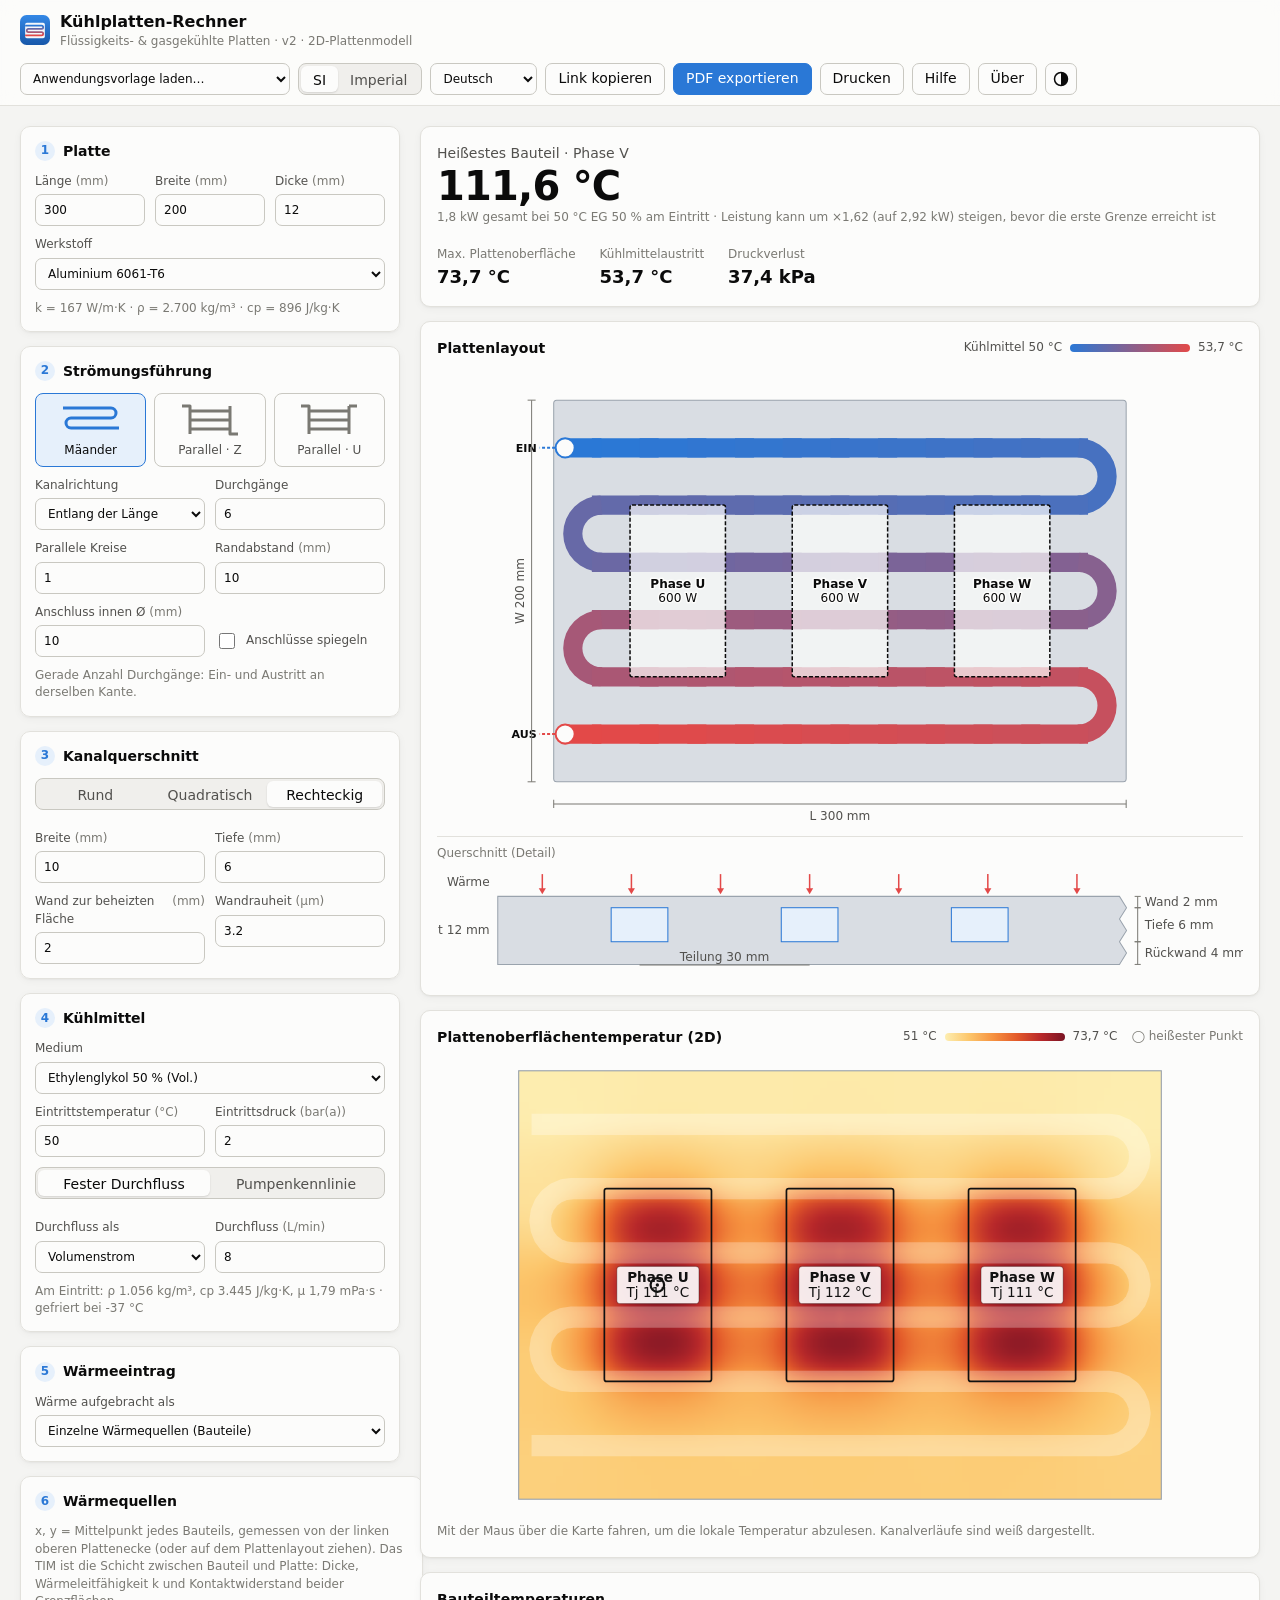
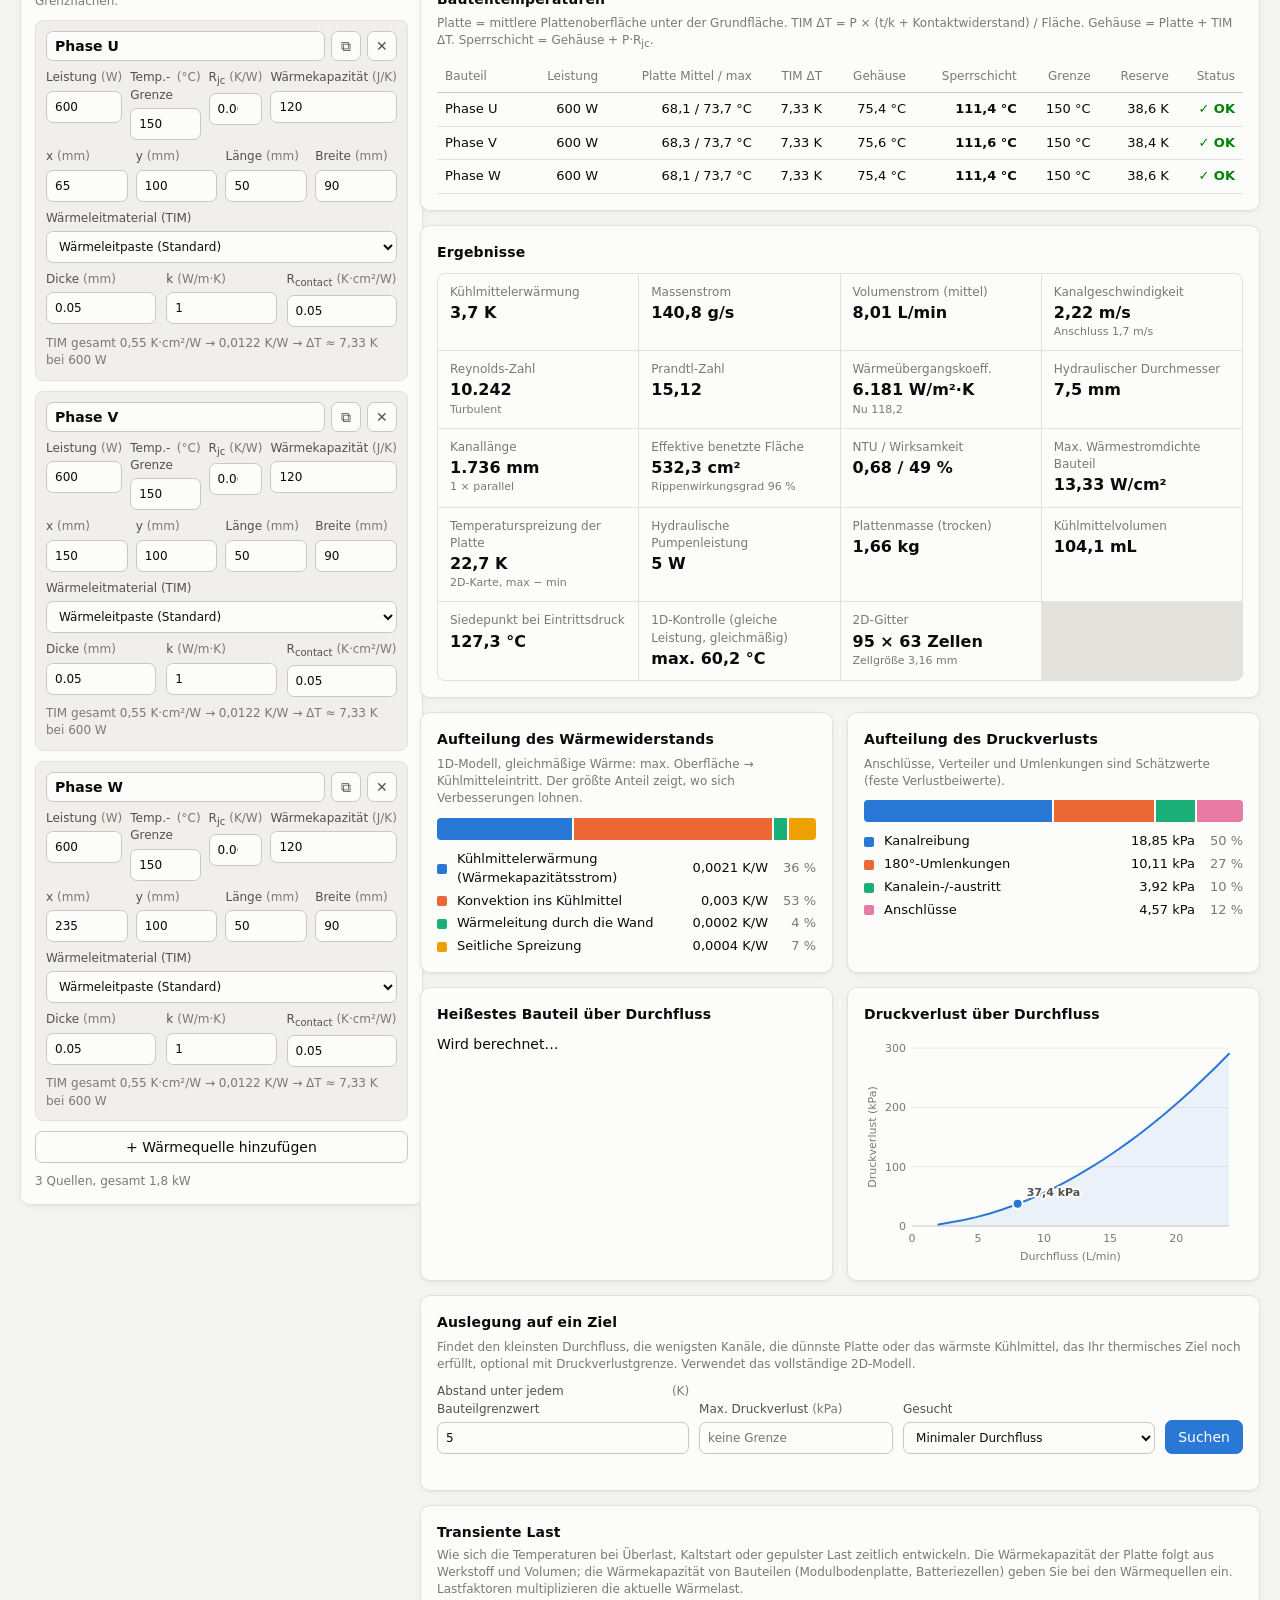
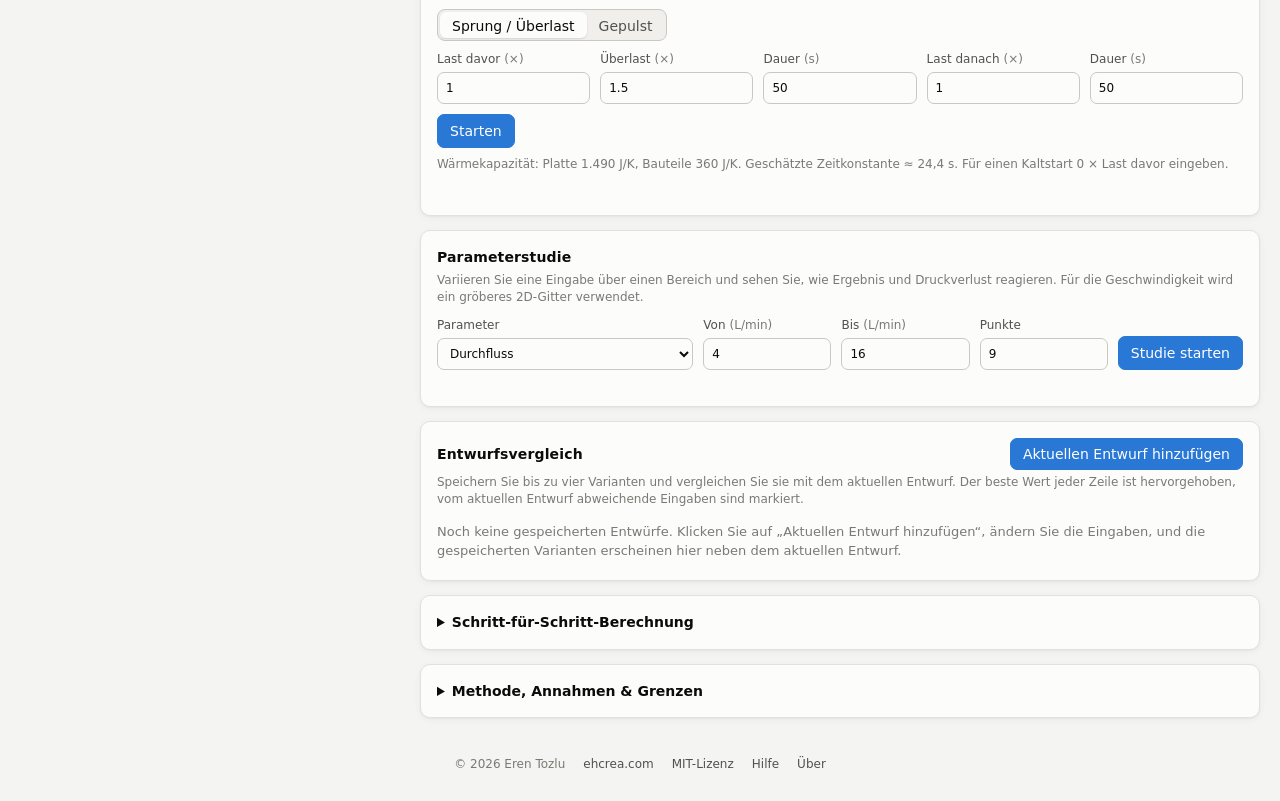
==== de/index.html @ da298f66 "Add language pages, SEO tags, structured data and sitemap Each language now has its own indexable pa" ====
<!doctype html>
<html lang="de" data-page="de">
<head>
  <meta charset="utf-8">
  <meta name="viewport" content="width=device-width, initial-scale=1">
  <!-- seo: generated by tools/build-pages.js -->
  <title>Kühlplatten-Rechner: Flüssigkeitskühlung, Druckverlust und Temperaturfeld</title>
  <meta name="description" content="Kostenloser Online-Rechner für Kühlplatten in Leistungselektronik, Batterien und Brennstoffzellen: Wärmequellen platzieren, 2D-Temperaturfeld, Kühlmittelerwärmung, Druckverlust, Pumpenbetriebspunkt und Durchfluss je Kanal sehen und einen PDF-Auslegungsbericht exportieren.">
  <link rel="canonical" href="https://ehcrea.github.io/cold-plate-calculator/de/">
  <link rel="alternate" hreflang="en" href="https://ehcrea.github.io/cold-plate-calculator/">
  <link rel="alternate" hreflang="de" href="https://ehcrea.github.io/cold-plate-calculator/de/">
  <link rel="alternate" hreflang="nl" href="https://ehcrea.github.io/cold-plate-calculator/nl/">
  <link rel="alternate" hreflang="tr" href="https://ehcrea.github.io/cold-plate-calculator/tr/">
  <link rel="alternate" hreflang="es" href="https://ehcrea.github.io/cold-plate-calculator/es/">
  <link rel="alternate" hreflang="x-default" href="https://ehcrea.github.io/cold-plate-calculator/">
  <meta property="og:type" content="website">
  <meta property="og:site_name" content="ehcrea">
  <meta property="og:title" content="Kühlplatten-Rechner: Flüssigkeitskühlung, Druckverlust und Temperaturfeld">
  <meta property="og:description" content="Kostenloser Online-Rechner für Kühlplatten in Leistungselektronik, Batterien und Brennstoffzellen: Wärmequellen platzieren, 2D-Temperaturfeld, Kühlmittelerwärmung, Druckverlust, Pumpenbetriebspunkt und Durchfluss je Kanal sehen und einen PDF-Auslegungsbericht exportieren.">
  <meta property="og:url" content="https://ehcrea.github.io/cold-plate-calculator/de/">
  <meta property="og:image" content="https://ehcrea.github.io/cold-plate-calculator/icons/og-image.png">
  <meta property="og:image:width" content="1200">
  <meta property="og:image:height" content="630">
  <meta property="og:image:alt" content="Kühlplatten-Rechner: Flüssigkeitskühlung, Druckverlust und Temperaturfeld">
  <meta property="og:locale" content="de_DE">
  <meta property="og:locale:alternate" content="en_US">
  <meta property="og:locale:alternate" content="nl_NL">
  <meta property="og:locale:alternate" content="tr_TR">
  <meta property="og:locale:alternate" content="es_ES">
  <meta name="twitter:card" content="summary_large_image">
  <meta name="twitter:title" content="Kühlplatten-Rechner: Flüssigkeitskühlung, Druckverlust und Temperaturfeld">
  <meta name="twitter:description" content="Kostenloser Online-Rechner für Kühlplatten in Leistungselektronik, Batterien und Brennstoffzellen: Wärmequellen platzieren, 2D-Temperaturfeld, Kühlmittelerwärmung, Druckverlust, Pumpenbetriebspunkt und Durchfluss je Kanal sehen und einen PDF-Auslegungsbericht exportieren.">
  <meta name="twitter:image" content="https://ehcrea.github.io/cold-plate-calculator/icons/og-image.png">
  <script type="application/ld+json">{"@context":"https://schema.org","@type":"WebApplication","name":"Cold Plate Calculator","alternateName":"Kühlplatten-Rechner: Flüssigkeitskühlung, Druckverlust und Temperaturfeld","url":"https://ehcrea.github.io/cold-plate-calculator/de/","description":"Kostenloser Online-Rechner für Kühlplatten in Leistungselektronik, Batterien und Brennstoffzellen: Wärmequellen platzieren, 2D-Temperaturfeld, Kühlmittelerwärmung, Druckverlust, Pumpenbetriebspunkt und Durchfluss je Kanal sehen und einen PDF-Auslegungsbericht exportieren.","applicationCategory":"EngineeringApplication","operatingSystem":"Any (web browser)","browserRequirements":"Requires JavaScript","inLanguage":["en","de","nl","tr","es"],"isAccessibleForFree":true,"offers":{"@type":"Offer","price":"0","priceCurrency":"EUR"},"license":"https://opensource.org/licenses/MIT","image":"https://ehcrea.github.io/cold-plate-calculator/icons/og-image.png","author":{"@type":"Person","name":"Eren Tozlu","url":"https://erentozlu.com"},"publisher":{"@type":"Organization","name":"ehcrea","url":"https://ehcrea.com"},"codeRepository":"https://github.com/ehcrea/cold-plate-calculator","featureList":["Liquid- and gas-cooled cold plates","2D temperature map with placed heat sources","Coolant temperature rise and pressure drop","Pump operating point and flow per channel","PDF design report","Metric and US units","English, German, Dutch, Turkish and Spanish"]}</script>
  <!-- /seo -->
  <link rel="icon" href="../icons/favicon.svg" type="image/svg+xml">
  <link rel="icon" href="../icons/favicon-32.png" sizes="32x32" type="image/png">
  <link rel="icon" href="../icons/favicon-16.png" sizes="16x16" type="image/png">
  <link rel="apple-touch-icon" href="../icons/apple-touch-icon.png" sizes="180x180">
  <link rel="manifest" href="../manifest.webmanifest">
  <meta name="apple-mobile-web-app-capable" content="yes">
  <meta name="mobile-web-app-capable" content="yes">
  <meta name="apple-mobile-web-app-title" content="Cold Plate">
  <meta name="apple-mobile-web-app-status-bar-style" content="default">
  <meta name="theme-color" content="#f4f4f2" media="(prefers-color-scheme: light)">
  <meta name="theme-color" content="#111110" media="(prefers-color-scheme: dark)">
  <link rel="stylesheet" href="../css/style.css?v=39">
  <script>
    // Apply the saved theme before first paint to avoid a flash.
    try { const t = localStorage.getItem('coldplate.theme'); if (t === 'light' || t === 'dark') document.documentElement.setAttribute('data-theme', t); } catch (e) { /* storage unavailable */ }
  </script>
</head>
<body>
  <header class="topbar">
    <div class="brand">
      <img class="logo" src="../icons/favicon.svg" alt="" width="30" height="30">
      <div>
        <h1>Kühlplatten-Rechner</h1>
        <p class="subtitle">Flüssigkeits- &amp; gasgekühlte Platten · v2 · 2D-Plattenmodell</p>
      </div>
    </div>
    <div class="toolbar">
      <label class="preset">
        <span class="sr-only">Anwendungsvorlage</span>
        <select id="preset" aria-label="Anwendungsvorlage">
          <option value="">Anwendungsvorlage laden…</option>
        </select>
      </label>
      <div class="seg" role="radiogroup" aria-label="Einheitensystem" id="units">
        <button type="button" role="radio" data-units="SI" aria-checked="true">SI</button>
        <button type="button" role="radio" data-units="IMP" aria-checked="false">Imperial</button>
      </div>
      <label class="lang">
        <span class="sr-only">Sprache</span>
        <select id="lang" aria-label="Sprache"></select>
      </label>
      <button type="button" class="btn" id="share" title="Link zu diesem Entwurf kopieren">Link kopieren</button>
      <button type="button" class="btn btn-primary" id="export-pdf" title="PDF-Auslegungsbericht herunterladen">PDF exportieren</button>
      <button type="button" class="btn" id="print" title="Diese Seite drucken">Drucken</button>
      <button type="button" class="btn" data-dialog="help" title="So benutzen Sie den Rechner">Hilfe</button>
      <button type="button" class="btn" data-dialog="about" title="Über diesen Rechner">Über</button>
      <button type="button" class="btn btn-icon" id="theme" title="Hell/Dunkel umschalten" aria-label="Design umschalten">
        <svg width="16" height="16" viewBox="0 0 16 16" aria-hidden="true"><circle cx="8" cy="8" r="6.5" fill="none" stroke="currentColor" stroke-width="1.5"></circle><path d="M8 1.5a6.5 6.5 0 0 1 0 13z" fill="currentColor"></path></svg>
      </button>
    </div>
  </header>

  <main class="layout">
    <!-- ================= INPUTS ================= -->
    <form class="inputs" id="form" autocomplete="off" novalidate>
      <fieldset>
        <legend><span class="step">1</span>Platte</legend>
        <div class="grid3">
          <label>Länge <span class="u" data-unit="length"></span><input type="number" step="any" min="0" data-key="L" data-q="length"></label>
          <label>Breite <span class="u" data-unit="length"></span><input type="number" step="any" min="0" data-key="W" data-q="length"></label>
          <label>Dicke <span class="u" data-unit="length"></span><input type="number" step="any" min="0" data-key="t" data-q="length"></label>
        </div>
        <label>Werkstoff
          <select data-key="material" id="material"></select>
        </label>
        <div class="grid3" data-show="custom-material">
          <label>Wärmeleitfähigkeit <span class="u" data-unit="conductivity"></span><input type="number" step="any" min="0" data-key="kCustom" data-q="conductivity"></label>
          <label>Dichte <span class="u" data-unit="density"></span><input type="number" step="any" min="0" data-key="rhoCustom" data-q="density"></label>
          <label>Spez. Wärmekapazität <span class="u" data-unit="cp"></span><input type="number" step="any" min="0" data-key="cpCustom" data-q="cp"></label>
        </div>
        <p class="hint" id="material-hint"></p>
      </fieldset>

      <fieldset>
        <legend><span class="step">2</span>Strömungsführung</legend>
        <div class="layout-picker" role="radiogroup" aria-label="Kanalanordnung" id="layout-picker">
          <button type="button" role="radio" data-layout="serpentine" aria-checked="true">
            <svg viewBox="0 0 60 36" aria-hidden="true"><path d="M2 6H50a5 5 0 0 1 0 10H10a5 5 0 0 0 0 10H58"/></svg>
            <span>Mäander</span>
          </button>
          <button type="button" role="radio" data-layout="parallelZ" aria-checked="false">
            <svg viewBox="0 0 60 36" aria-hidden="true"><path d="M2 4H10V32M10 9H50M10 18H50M10 27H50M50 4V32H58"/></svg>
            <span>Parallel · Z</span>
          </button>
          <button type="button" role="radio" data-layout="parallelU" aria-checked="false">
            <svg viewBox="0 0 60 36" aria-hidden="true"><path d="M2 4H10V32M10 9H50M10 18H50M10 27H50M50 4V32M50 4H58"/></svg>
            <span>Parallel · U</span>
          </button>
        </div>
        <div class="grid2">
          <label>Kanalrichtung
            <select data-key="orient">
              <option value="length">Entlang der Länge</option>
              <option value="width">Entlang der Breite</option>
            </select>
          </label>
          <label><span id="count-label">Durchgänge</span><input type="number" step="1" min="1" data-key="count" data-q="int"></label>
        </div>
        <div class="grid2">
          <label data-show="serpentine">Parallele Kreise<input type="number" step="1" min="1" max="6" data-key="circuits" data-q="int"></label>
          <label>Randabstand <span class="u" data-unit="length"></span><input type="number" step="any" min="0" data-key="margin" data-q="length"></label>
        </div>
        <div class="grid2" data-show="parallel">
          <label>Verteilerbreite <span class="u" data-unit="length"></span><input type="number" step="any" min="0" data-key="header" data-q="length"></label>
          <label>Verteilertiefe <span class="u" data-unit="length"></span><input type="number" step="any" min="0" data-key="headerDepth" data-q="length" placeholder="= Kanal"></label>
        </div>
        <div class="grid2">
          <label>Anschluss innen Ø <span class="u" data-unit="length"></span><input type="number" step="any" min="0" data-key="portD" data-q="length"></label>
          <label class="check"><input type="checkbox" data-key="mirror"> Anschlüsse spiegeln</label>
        </div>
        <p class="hint" id="port-hint"></p>
      </fieldset>

      <fieldset>
        <legend><span class="step">3</span>Kanalquerschnitt</legend>
        <div class="seg seg-wide" role="radiogroup" aria-label="Kanalform" id="shape">
          <button type="button" role="radio" data-shape="round" aria-checked="false">Rund</button>
          <button type="button" role="radio" data-shape="square" aria-checked="false">Quadratisch</button>
          <button type="button" role="radio" data-shape="rect" aria-checked="true">Rechteckig</button>
        </div>
        <div class="grid2">
          <label data-show="round">Durchmesser <span class="u" data-unit="length"></span><input type="number" step="any" min="0" data-key="D" data-q="length"></label>
          <label data-show="square rect"><span id="cw-label">Breite</span> <span class="u" data-unit="length"></span><input type="number" step="any" min="0" data-key="cw" data-q="length"></label>
          <label data-show="rect">Tiefe <span class="u" data-unit="length"></span><input type="number" step="any" min="0" data-key="cd" data-q="length"></label>
        </div>
        <div class="grid2">
          <label>Wand zur beheizten Fläche <span class="u" data-unit="length"></span><input type="number" step="any" min="0" data-key="wallHeated" data-q="length"></label>
          <label>Wandrauheit <span class="u" data-unit="roughness"></span><input type="number" step="any" min="0" data-key="roughness" data-q="roughness"></label>
        </div>
      </fieldset>

      <fieldset>
        <legend><span class="step">4</span>Kühlmittel</legend>
        <label>Medium
          <select data-key="fluid" id="fluid"></select>
        </label>
        <div class="grid3" data-show="customfluid">
          <label>Dichte <span class="u" data-unit="density"></span><input type="number" step="any" min="0" data-cf="rho" data-q="density"></label>
          <label>Spez. Wärmekapazität <span class="u" data-unit="cp"></span><input type="number" step="any" min="0" data-cf="cp" data-q="cp"></label>
          <label>Wärmeleitfähigkeit <span class="u" data-unit="conductivity"></span><input type="number" step="any" min="0" data-cf="k" data-q="conductivity"></label>
          <label>Viskosität <span class="u" data-unit="viscosity"></span><input type="number" step="any" min="0" data-cf="mu" data-q="viscosity"></label>
          <label>Gefrierpunkt <span class="u" data-unit="temp"></span><input type="number" step="any" data-cf="freeze" data-q="temp"></label>
          <label>Siedepunkt <span class="u" data-unit="temp"></span><input type="number" step="any" data-cf="boil" data-q="temp"></label>
        </div>
        <div class="grid2">
          <label>Eintrittstemperatur <span class="u" data-unit="temp"></span><input type="number" step="any" data-key="Tin" data-q="temp"></label>
          <label>Eintrittsdruck <span class="u" data-unit="pressure"></span><input type="number" step="any" min="0" data-key="pIn" data-q="pressure"></label>
        </div>
        <div class="seg seg-wide" role="radiogroup" aria-label="Durchflussquelle" id="flowsrc">
          <button type="button" role="radio" data-flowsrc="fixed" aria-checked="true">Fester Durchfluss</button>
          <button type="button" role="radio" data-flowsrc="pump">Pumpenkennlinie</button>
        </div>
        <div class="grid2" data-show="fixedflow">
          <label>Durchfluss als
            <select data-key="flowMode" id="flowMode">
              <option value="vol">Volumenstrom</option>
              <option value="mass">Massenstrom</option>
              <option value="std" data-gas-only>Normvolumenstrom</option>
            </select>
          </label>
          <label>Durchfluss <span class="u" id="flow-unit"></span><input type="number" step="any" min="0" data-key="flow" data-q="flow"></label>
        </div>
        <div class="pump" data-show="pump">
          <label>Pumpen-/Gebläsekennlinie
            <select id="pump-preset"></select>
          </label>
          <div class="pump-table">
            <div class="pt-row pt-head"><span>Durchfluss <span class="u" data-unit="volflow"></span></span><span>Druckerhöhung <span class="u" data-unit="dpressure"></span></span><span></span></div>
            <div id="pump-points"></div>
          </div>
          <button type="button" class="btn" id="add-point">+ Kurvenpunkt hinzufügen</button>
          <div class="grid2">
            <label>ΔP restlicher Kreislauf <span class="u" data-unit="dpressure"></span><input type="number" step="any" min="0" data-pump="extDp" data-q="dpressure"></label>
            <label>… bei Durchfluss <span class="u" data-unit="volflow"></span><input type="number" step="any" min="0" data-pump="extQ" data-q="volflow"></label>
          </div>
          <p class="hint">Restlicher Kreislauf = Rohre, Fittings, Kühler und alles andere in Reihe mit der Platte. Sein Druckverlust steigt mit dem Durchfluss².</p>
          <p class="hint pump-op" id="pump-hint"></p>
        </div>
        <p class="hint" id="fluid-hint"></p>
      </fieldset>

      <fieldset>
        <legend><span class="step">5</span>Wärmeeintrag</legend>
        <label>Wärme aufgebracht als
          <select data-key="heatArea">
            <option value="sources">Einzelne Wärmequellen (Bauteile)</option>
            <option value="full">Gleichmäßig über die ganze Plattenfläche</option>
            <option value="channels">Gleichmäßig über den Kanalbereich</option>
          </select>
        </label>
        <div data-show="uniform">
          <div class="seg seg-wide" role="radiogroup" aria-label="Berechnungsmodus" id="mode">
            <button type="button" role="radio" data-mode="capacity" aria-checked="true">Max. Wärme ermitteln</button>
            <button type="button" role="radio" data-mode="load">Oberflächentemp. ermitteln</button>
          </div>
          <div class="grid2">
            <label data-show="capacity">Max. Oberflächentemp. <span class="u" data-unit="temp"></span><input type="number" step="any" data-key="TsMax" data-q="temp"></label>
            <label data-show="load">Wärmelast <span class="u" data-unit="power"></span><input type="number" step="any" min="0" data-key="Q" data-q="power"></label>
          </div>
        </div>
      </fieldset>

      <fieldset data-show="sources">
        <legend><span class="step">6</span>Wärmequellen</legend>
        <p class="hint">x, y = Mittelpunkt jedes Bauteils, gemessen von der linken oberen Plattenecke (oder auf dem Plattenlayout ziehen). Das TIM ist die Schicht zwischen Bauteil und Platte: Dicke, Wärmeleitfähigkeit k und Kontaktwiderstand beider Grenzflächen.</p>
        <div id="sources-list"></div>
        <button type="button" class="btn" id="add-source">+ Wärmequelle hinzufügen</button>
        <p class="hint" id="sources-total"></p>
      </fieldset>
    </form>

    <!-- ================= RESULTS ================= -->
    <section class="results" aria-live="polite">
      <div class="card hero" id="hero">
        <div class="hero-main">
          <div class="hero-label" id="hero-label">Max. Wärmeabfuhr</div>
          <div class="hero-value" id="hero-value">—</div>
          <div class="hero-sub" id="hero-sub"></div>
        </div>
        <dl class="hero-side" id="hero-side"></dl>
      </div>

      <div class="card issues" id="issues" hidden></div>

      <div class="card">
        <div class="card-head">
          <h2>Plattenlayout</h2>
          <div class="temp-legend" id="temp-legend"></div>
        </div>
        <div class="drawing" id="drawing"></div>
        <div class="section-wrap">
          <div class="section-title">Querschnitt (Detail)</div>
          <div class="section" id="section"></div>
        </div>
      </div>

      <div class="card">
        <div class="card-head">
          <h2>Plattenoberflächentemperatur (2D)</h2>
          <div class="temp-legend" id="map-legend"></div>
        </div>
        <div class="map-wrap" id="map"></div>
        <p class="card-note map-note">Mit der Maus über die Karte fahren, um die lokale Temperatur abzulesen. Kanalverläufe sind weiß dargestellt.</p>
      </div>

      <div class="card" id="sources-card" hidden>
        <h2>Bauteiltemperaturen</h2>
        <p class="card-note" data-i18n-html="srcnote"><!--i18n:srcnote-->Platte = mittlere Plattenoberfläche unter der Grundfläche. TIM ΔT = P × (t/k + Kontaktwiderstand) / Fläche. Gehäuse = Platte + TIM ΔT. Sperrschicht = Gehäuse + P·R<sub>jc</sub>.<!--/i18n:srcnote--></p>
        <div class="table-wrap" id="sources-table"></div>
      </div>

      <div class="card" id="dist-card" hidden>
        <h2>Durchflussverteilung auf die Kanäle</h2>
        <p class="dist-summary" id="dist-summary"></p>
        <div class="chart" id="dist-chart"></div>
        <p class="card-note map-note">Kanal 1 liegt dem Eintrittsanschluss am nächsten. Verteilermodell: Reibung und Impuls in den Verteilern (Druckrückgewinn im Eintrittsverteiler, Zusatzverlust im Austrittssammler) gegen den Druckverlust jedes Kanals.</p>
      </div>

      <div class="card">
        <h2>Ergebnisse</h2>
        <div class="metrics" id="metrics"></div>
      </div>

      <div class="grid-cards">
        <div class="card">
          <h2>Aufteilung des Wärmewiderstands</h2>
          <p class="card-note">1D-Modell, gleichmäßige Wärme: max. Oberfläche → Kühlmitteleintritt. Der größte Anteil zeigt, wo sich Verbesserungen lohnen.</p>
          <div id="rth-bar"></div>
        </div>
        <div class="card">
          <h2>Aufteilung des Druckverlusts</h2>
          <p class="card-note">Anschlüsse, Verteiler und Umlenkungen sind Schätzwerte (feste Verlustbeiwerte).</p>
          <div id="dp-bar"></div>
        </div>
      </div>

      <div class="grid-cards">
        <div class="card">
          <h2 id="chart1-title">Wärmeabfuhr über Durchfluss</h2>
          <div class="chart" id="chart1"></div>
        </div>
        <div class="card">
          <h2 id="chart2-title">Druckverlust über Durchfluss</h2>
          <div class="chart" id="chart2"></div>
        </div>
      </div>

      <div class="card" id="size-card">
        <h2>Auslegung auf ein Ziel</h2>
        <p class="card-note">Findet den kleinsten Durchfluss, die wenigsten Kanäle, die dünnste Platte oder das wärmste Kühlmittel, das Ihr thermisches Ziel noch erfüllt, optional mit Druckverlustgrenze. Verwendet das vollständige 2D-Modell.</p>
        <div class="size-controls">
          <label><span id="size-target-label">Ziel</span> <span class="u" id="size-target-unit"></span><input type="number" step="any" id="size-target"></label>
          <label>Max. Druckverlust <span class="u" id="size-dp-unit"></span><input type="number" step="any" min="0" id="size-dp" placeholder="keine Grenze"></label>
          <label>Gesucht<select id="size-var" aria-label="Gesucht"></select></label>
          <button type="button" class="btn btn-primary" id="size-run">Suchen</button>
        </div>
        <p class="hint" id="size-hint"></p>
        <p class="sweep-status" id="size-status" role="status"></p>
        <div id="size-result"></div>
      </div>

      <div class="card" id="tr-card">
        <div class="card-head">
          <h2>Transiente Last</h2>
          <button type="button" class="btn" id="tr-csv" hidden>CSV exportieren</button>
        </div>
        <p class="card-note">Wie sich die Temperaturen bei Überlast, Kaltstart oder gepulster Last zeitlich entwickeln. Die Wärmekapazität der Platte folgt aus Werkstoff und Volumen; die Wärmekapazität von Bauteilen (Modulbodenplatte, Batteriezellen) geben Sie bei den Wärmequellen ein. Lastfaktoren multiplizieren die aktuelle Wärmelast.</p>
        <div class="tr-controls">
          <div class="seg" role="radiogroup" aria-label="Lastprofil" id="tr-kind">
            <button type="button" role="radio" data-kind="step" aria-checked="true">Sprung / Überlast</button>
            <button type="button" role="radio" data-kind="pulse" aria-checked="false">Gepulst</button>
          </div>
          <div class="tr-fields" data-trkind="step">
            <label>Last davor <span class="u">(×)</span><input type="number" step="any" min="0" id="tr-f0"></label>
            <label>Überlast <span class="u">(×)</span><input type="number" step="any" min="0" id="tr-f1"></label>
            <label>Dauer <span class="u">(s)</span><input type="number" step="any" min="0" id="tr-t1"></label>
            <label>Last danach <span class="u">(×)</span><input type="number" step="any" min="0" id="tr-f2"></label>
            <label>Dauer <span class="u">(s)</span><input type="number" step="any" min="0" id="tr-t2"></label>
          </div>
          <div class="tr-fields" data-trkind="pulse" hidden>
            <label>Grundlast <span class="u">(×)</span><input type="number" step="any" min="0" id="tr-pf0"></label>
            <label>Pulslast <span class="u">(×)</span><input type="number" step="any" min="0" id="tr-pf1"></label>
            <label>Periode <span class="u">(s)</span><input type="number" step="any" min="0" id="tr-per"></label>
            <label>Tastverhältnis <span class="u">(%)</span><input type="number" step="any" min="1" max="99" id="tr-duty"></label>
            <label>Zyklen<input type="number" step="1" min="1" max="200" id="tr-cyc"></label>
          </div>
          <button type="button" class="btn btn-primary" id="tr-run">Starten</button>
        </div>
        <p class="hint" id="tr-hint"></p>
        <p class="sweep-status" id="tr-status" role="status"></p>
        <dl class="size-metrics" id="tr-summary"></dl>
        <div class="grid-cards tr-out" id="tr-out" hidden>
          <div><h3 class="sub-title">Temperaturen</h3><div class="chart" id="tr-chart1"></div></div>
          <div><h3 class="sub-title">Wärmelast</h3><div class="chart" id="tr-chart2"></div></div>
        </div>
      </div>

      <div class="card" id="sweep-card">
        <div class="card-head">
          <h2>Parameterstudie</h2>
          <button type="button" class="btn" id="sweep-csv" hidden>CSV exportieren</button>
        </div>
        <p class="card-note">Variieren Sie eine Eingabe über einen Bereich und sehen Sie, wie Ergebnis und Druckverlust reagieren. Für die Geschwindigkeit wird ein gröberes 2D-Gitter verwendet.</p>
        <div class="sweep-controls">
          <label>Parameter<select id="sweep-param" aria-label="Parameter"></select></label>
          <label>Von <span class="u" id="sweep-u1"></span><input type="number" step="any" id="sweep-from"></label>
          <label>Bis <span class="u" id="sweep-u2"></span><input type="number" step="any" id="sweep-to"></label>
          <label>Punkte<input type="number" step="1" min="3" max="25" id="sweep-n"></label>
          <button type="button" class="btn btn-primary" id="sweep-run">Studie starten</button>
        </div>
        <p class="sweep-status" id="sweep-status" role="status"></p>
        <div class="grid-cards sweep-out" id="sweep-out" hidden>
          <div><h3 class="sub-title" id="sweep-t1"></h3><div class="chart" id="sweep-chart1"></div></div>
          <div><h3 class="sub-title" id="sweep-t2"></h3><div class="chart" id="sweep-chart2"></div></div>
        </div>
        <div class="table-wrap" id="sweep-table"></div>
      </div>

      <div class="card" id="compare-card">
        <div class="card-head">
          <h2>Entwurfsvergleich</h2>
          <div class="card-actions">
            <button type="button" class="btn" id="compare-csv" hidden>CSV exportieren</button>
            <button type="button" class="btn btn-primary" id="compare-add">Aktuellen Entwurf hinzufügen</button>
          </div>
        </div>
        <p class="card-note">Speichern Sie bis zu vier Varianten und vergleichen Sie sie mit dem aktuellen Entwurf. Der beste Wert jeder Zeile ist hervorgehoben, vom aktuellen Entwurf abweichende Eingaben sind markiert.</p>
        <div class="table-wrap" id="compare-table"></div>
      </div>

      <details class="card notes steps" id="steps-card">
        <summary>Schritt-für-Schritt-Berechnung</summary>
        <p class="card-note">Das 1D-Modell ausgeschrieben: jede Formel mit den Zahlen dieses Entwurfs eingesetzt, in SI-Einheiten. Zum Nachrechnen von Hand oder für die Lehre.</p>
        <div id="steps"></div>
      </details>

      <details class="card notes">
        <summary>Methode, Annahmen &amp; Grenzen</summary>
        <div class="notes-body" data-i18n-html="notes"><!--i18n:notes--><p>Abschätzung für die Konzeptauslegung: ein 2D-Wärmeleitmodell der Platte, gekoppelt mit 1D-Kanalhydraulik. Abweichungen von etwa ±15–30 % gegenüber CFD- oder Versuchsdaten sind zu erwarten; endgültige Auslegungen per Simulation oder Messung validieren.</p>
<ul>
<li><b>Wärmeübergang.</b> Laminar: Shah &amp; London Nu<sub>H1</sub> und f·Re für das Seitenverhältnis des Kanals, mit einer Einlaufkorrektur nach Hausen je gerader Bahn. Turbulent: Gnielinski mit Kurzrohrkorrektur. Re 2300–4000 wird interpoliert. Umlenkungen starten die Grenzschicht neu; die Verstärkung durch Dean-Wirbel wird vernachlässigt (konservativ).</li>
<li><b>2D-Plattenmodell.</b> Die Plattenfläche ist ein Gitter aus bis zu etwa 6.000 Zellen mit Wärmeleitung in der Ebene durch die lokale Materialdicke. Zellen über Kanälen, Anschlussleitungen und Verteilern sind über die Wand zur beheizten Fläche und den rippenkorrigierten Konvektionsfilm an das Kühlmittel gekoppelt. Das Kühlmittel wird entlang jedes Kanalpfads verfolgt, bis Platte und Kühlmittel übereinstimmen. Daraus ergeben sich die Karte, die Spitzentemperatur und die Bauteiltemperaturen.</li>
<li><b>Bauteile.</b> Gehäuse = Platte unter der Grundfläche + P·(t/k + Kontaktwiderstand)/A des TIM. Sperrschicht = Gehäuse + P·R<sub>jc</sub>. Die Spreizung durch die Plattendicke unter kleinen Quellen wird nicht modelliert; sehr kleine, intensive Quellen werden daher leicht optimistisch berechnet.</li>
<li><b>Druckverlust.</b> Scheinbare Reibung nach Shah (laminar, Einlauf) und Haaland (turbulent); Darby 3-K für 180°-Umlenkungen; feste Verlustbeiwerte für Kanalein-/-austritt (0,5 + 1,0) und Anschlüsse (je 1,5).</li>
<li><b>Durchflussverteilung.</b> Parallele Anordnungen: Die Verteiler werden in Segmente mit Reibung und Impuls zerlegt (der Eintrittsverteiler gewinnt das 1,0-fache, der Austrittssammler verliert das 2,0-fache der Änderung des Geschwindigkeitsdrucks) und gegen das Δp(q) jedes Kanals abgeglichen. Die Kanaldurchflüsse bestimmen die Verteilerverluste und den Wärmeübergang jedes Kanals im 2D-Modell.</li>
<li><b>Pumpenkennlinie.</b> Der Betriebsdurchfluss wird per Bisektion dort bestimmt, wo die Druckerhöhung der Pumpe gleich dem Druckverlust von Platte und restlichem Kreislauf ist (dieser steigt mit dem Durchfluss²).</li>
<li><b>Fluide.</b> Stoffwerte bei mittlerer Fluidtemperatur. Glykoldaten nach Volumenanteil, näherungsweise (±5–10 %). Gase ideal und innerhalb der Platte inkompressibel, beim Eintrittsdruck.</li>
<li><b>Nicht modelliert.</b> Strahlung und freie Konvektion, Zweiphasenströmung, Turbulatoren und Pin-Fins, Gaskompressibilität in der Platte.</li>
<li>Transiente Last: implizite Zeitintegration (Euler rückwärts) desselben 2D-Plattenmodells mit der Wärmekapazität der Platte und optional jedes Bauteils; das Kühlmittel wird quasistationär behandelt, da es die Platte in Sekundenbruchteilen durchströmt. Sperrschicht-Gehäuse- und TIM-Schicht haben keine Wärmekapazität; ihr Anteil an einer Laständerung tritt sofort auf (konservativ).</li>
</ul><!--/i18n:notes--></div>
      </details>
    </section>
  </main>

  <footer class="site-footer">
    <span>© 2026 Eren Tozlu</span>
    <a href="https://ehcrea.com" target="_blank" rel="noopener">ehcrea.com</a>
    <a href="https://github.com/ehcrea/cold-plate-calculator/blob/main/LICENSE" target="_blank" rel="noopener">MIT-Lizenz</a>
    <a href="#help" data-dialog="help">Hilfe</a>
    <a href="#about" data-dialog="about">Über</a>
  </footer>

  <dialog class="about" id="about" aria-labelledby="about-title">
    <form method="dialog"><button class="btn btn-icon about-close" title="Schließen" aria-label="Schließen">✕</button></form>
    <div data-i18n-html="about"><!--i18n:about--><div class="about-head"><img src="../icons/favicon.svg" alt=""><div><h2 id="about-title">Kühlplatten-Rechner</h2><p>Version 2 · von Eren Tozlu</p></div></div>
<p>Ein kostenloses Browser-Werkzeug zur Vorauslegung flüssigkeits- und gasgekühlter Kühlplatten für Leistungselektronik, Batterien und Brennstoffzellensysteme. Es koppelt ein 2D-Wärmeleitungsmodell der Platte mit 1D-Kanalhydraulik, Pumpenabgleich und Strömungsverteilung in Verteilern. Alle Berechnungen laufen in Ihrem Browser.</p>
<p>Entwickelt von Eren Tozlu. Weitere technische Werkzeuge und Projekte auf <a href="https://ehcrea.com" target="_blank" rel="noopener">ehcrea.com</a>.</p>
<p>Open Source unter der <a href="https://github.com/ehcrea/cold-plate-calculator/blob/main/LICENSE" target="_blank" rel="noopener">MIT-Lizenz</a>; der Quellcode liegt auf <a href="https://github.com/ehcrea/cold-plate-calculator" target="_blank" rel="noopener">GitHub</a>.</p>
<div class="about-support"><p><strong>Gefällt Ihnen der Rechner?</strong> Er ist für alle kostenlos, und ich erweitere ihn in meiner Freizeit. Wenn er Ihnen bei einem Projekt Zeit gespart oder beim Lernen geholfen hat, können Sie die Weiterentwicklung auf Patreon unterstützen. Jeder Beitrag, ob groß oder klein, hilft mir, neue technische Werkzeuge zu entwickeln. Vielen Dank!</p><a class="btn-support" href="https://www.patreon.com/ehcrea" target="_blank" rel="noopener"><span aria-hidden="true">♥</span> Auf Patreon unterstützen</a></div>
<p class="about-meta">Die Ergebnisse sind ingenieurmäßige Abschätzungen. Endgültige Auslegungen per CFD oder Versuch validieren.</p><!--/i18n:about--></div>
  </dialog>

  <dialog class="about help" id="help" aria-labelledby="help-title">
    <form method="dialog"><button class="btn btn-icon about-close" title="Schließen" aria-label="Schließen">✕</button></form>
    <div data-i18n-html="help"><!--i18n:help--><h2 id="help-title">So geht’s</h2>
<p>Arbeiten Sie die Eingaben links von oben nach unten durch; die Ergebnisse rechts werden sofort aktualisiert.</p>
<ol><li><b>Mit einem Beispiel beginnen.</b> Wählen Sie in der Werkzeugleiste eine Anwendungsvorlage und passen Sie sie an. SI/Imperial und Sprache lassen sich jederzeit umschalten.</li><li><b>Platte.</b> Länge, Breite, Dicke und Werkstoff. Eine höhere Wärmeleitfähigkeit verteilt die Wärme besser zwischen den Kanälen.</li><li><b>Strömungsführung.</b> Mäander: ein langer Kanal (oder wenige Kreise), gleichmäßige Kühlung, aber höherer Druckverlust. Parallel Z/U: viele kurze Kanäle über Verteiler, geringer Druckverlust; prüfen Sie die Karte zur Strömungsverteilung.</li><li><b>Kanalquerschnitt.</b> Rund, quadratisch oder rechteckig. Kanaltiefe plus Wand der beheizten Seite müssen in die Plattendicke passen.</li><li><b>Kühlmittel.</b> Medium, Eintrittstemperatur und -druck sowie ein fester Durchfluss oder eine Pumpenkennlinie; mit Kennlinie wird der Betriebspunkt automatisch bestimmt.</li><li><b>Wärmeeintrag.</b> Gleichmäßig: Leistung eingeben für die Maximaltemperatur oder eine maximale Oberflächentemperatur für die Leistungsgrenze. Wärmequellen: Bauteile mit Leistung, Grundfläche, TIM und R<sub>jc</sub> anlegen und im Plattenlayout verschieben.</li></ol>
<h3>Ergebnisse lesen</h3>
<ul><li>Die Kopfzeile zeigt Leistungsgrenze, Maximaltemperatur oder heißeste Sperrschicht. Warnungen und Hinweise zeigen Auslegungsprobleme.</li><li>Fahren Sie über die 2D-Karte, um lokale Temperaturen abzulesen. Die Bauteiltabelle zeigt Platten-, Gehäuse- und Sperrschichttemperaturen mit Abstand zum Grenzwert.</li><li>Die Balken zeigen, welcher Wärmewiderstand oder Druckverlust dominiert: zuerst den größten verbessern.</li><li><b>Transiente Last</b> zeigt den Temperaturverlauf bei Überlast, Kaltstart oder Pulsen und wie lange eine Last bis zum Grenzwert dauern darf.</li>
<li><b>Auslegung auf ein Ziel</b> findet den kleinsten Durchfluss, die wenigsten Kanäle, die dünnste Platte oder das wärmste Kühlmittel, das Ihren Grenzwert einhält. Die <b>Parameterstudie</b> zeigt den Einfluss einer Eingabe; der <b>Entwurfsvergleich</b> stellt gespeicherte Varianten nebeneinander.</li>
<li>Die <a href="#steps" data-open-steps>Schritt-für-Schritt-Berechnung</a> zeigt jede Formel mit Ihren Zahlen.</li></ul>
<h3>Typische Werte</h3>
<ul><li>Kanalgeschwindigkeit bei Wasser/Glykol: 0,5–2 m/s (Aluminium ≲ 2 m/s wegen Erosion).</li><li>Kühlmittelerwärmung: 3–10 K für eine gleichmäßige Temperatur.</li><li>TIM: Wärmeleitpaste ≈ 0,05–0,2 K·cm²/W, Gap-Pads ≈ 1–5 K·cm²/W.</li></ul>
<h3>Speichern und teilen</h3>
<p>Ihr Entwurf wird automatisch in diesem Browser gespeichert. <b>Link kopieren</b> erzeugt eine URL mit allen Eingaben, <b>PDF exportieren</b> einen Auslegungsbericht mit den Rechenschritten, <b>Drucken</b> druckt die Seite.</p>
<p class="about-meta">Die Ergebnisse sind ingenieurmäßige Abschätzungen für die Vorauslegung (etwa ±15–30 %). Endgültige Auslegungen per CFD oder Versuch validieren.</p><!--/i18n:help--></div>
  </dialog>

  <div class="toast" id="toast" role="status" hidden></div>

  <script src="../js/units.js?v=39"></script>
  <script src="../js/i18n.js?v=39"></script>
  <script src="../js/data.js?v=39"></script>
  <script src="../js/physics.js?v=39"></script>
  <script src="../js/physics2d.js?v=39"></script>
  <script src="../js/steps.js?v=39"></script>
  <script src="../js/study.js?v=39"></script>
  <script src="../js/transient.js?v=39"></script>
  <script src="../js/drawing.js?v=39"></script>
  <script src="../js/charts.js?v=39"></script>
  <script src="../js/report.js?v=39"></script>
  <script src="../js/app.js?v=39"></script>
</body>
</html>
---- css/style.css ----
:root {
  color-scheme: light;
  --bg: #f4f4f2;
  --surface: #fcfcfb;
  --surface-2: #f0efec;
  --border: #e2e1dc;
  --border-strong: #c9c8c1;
  --text: #0b0b0b;
  --text-2: #52514e;
  --text-3: #7a7973;
  --accent: #2a78d6;
  --accent-ink: #ffffff;
  --accent-soft: #e6f0fb;
  --plate: #d9dde3;
  --plate-edge: #9aa3ad;
  --grid: #ebeae6;
  --s1: #2a78d6; --s2: #eb6834; --s3: #1baf7a; --s4: #eda100; --s5: #e87ba4;
  --cold: #2a78d6; --hot: #e34948;
  --ok: #008300; --warn: #b26b00; --err: #c62828; --info: #2a78d6;
  --warn-bg: #fff6e5; --err-bg: #fdecec; --info-bg: #eef4fc;
  --radius: 10px;
  --shadow: 0 1px 2px rgba(0,0,0,.04), 0 2px 8px rgba(0,0,0,.04);
  --mono: ui-monospace, SFMono-Regular, Menlo, Consolas, monospace;
}
@media (prefers-color-scheme: dark) {
  :root:not([data-theme="light"]) {
    color-scheme: dark;
    --bg: #111110; --surface: #1a1a19; --surface-2: #232321; --border: #2e2e2c; --border-strong: #45453f;
    --text: #f0efec; --text-2: #c3c2b7; --text-3: #8f8e86;
    --accent: #3987e5; --accent-soft: #1d2b3d;
    --plate: #3a3f46; --plate-edge: #6b7480; --grid: #2a2a28;
    --s1: #3987e5; --s2: #d95926; --s3: #199e70; --s4: #c98500; --s5: #d55181;
    --cold: #3987e5; --hot: #e66767;
    --ok: #3fae3f; --warn: #e0a030; --err: #f07070; --info: #6aa8f0;
    --warn-bg: #2d2412; --err-bg: #331a1a; --info-bg: #17222f;
    --shadow: none;
  }
}
:root[data-theme="dark"] {
  color-scheme: dark;
  --bg: #111110; --surface: #1a1a19; --surface-2: #232321; --border: #2e2e2c; --border-strong: #45453f;
  --text: #f0efec; --text-2: #c3c2b7; --text-3: #8f8e86;
  --accent: #3987e5; --accent-soft: #1d2b3d;
  --plate: #3a3f46; --plate-edge: #6b7480; --grid: #2a2a28;
  --s1: #3987e5; --s2: #d95926; --s3: #199e70; --s4: #c98500; --s5: #d55181;
  --cold: #3987e5; --hot: #e66767;
  --ok: #3fae3f; --warn: #e0a030; --err: #f07070; --info: #6aa8f0;
  --warn-bg: #2d2412; --err-bg: #331a1a; --info-bg: #17222f;
  --shadow: none;
}

* { box-sizing: border-box; }
html, body { margin: 0; }
body {
  background: var(--bg); color: var(--text);
  font: 14px/1.45 system-ui, -apple-system, "Segoe UI", Roboto, Helvetica, Arial, sans-serif;
  -webkit-font-smoothing: antialiased;
}
h1, h2 { margin: 0; font-weight: 600; }
h2 { font-size: 14px; letter-spacing: .01em; }
.sr-only { position: absolute; width: 1px; height: 1px; overflow: hidden; clip: rect(0 0 0 0); }

/* ---------- Top bar ---------- */
.topbar {
  position: sticky; top: 0; z-index: 10;
  display: flex; flex-wrap: wrap; gap: 12px; align-items: center; justify-content: space-between;
  padding: 10px 20px; background: color-mix(in srgb, var(--surface) 92%, transparent);
  backdrop-filter: blur(8px); border-bottom: 1px solid var(--border);
}
.brand { display: flex; align-items: center; gap: 10px; }
.logo { width: 30px; height: 30px; flex: none; }
.logo rect { fill: var(--accent); }
.logo path { stroke: var(--accent-ink); stroke-width: 2; fill: none; stroke-linecap: round; }
h1 { font-size: 16px; }
.subtitle { margin: 0; color: var(--text-3); font-size: 12px; }
.toolbar { display: flex; flex-wrap: wrap; gap: 8px; align-items: center; }

select, input[type="number"] {
  font: inherit; color: var(--text); background: var(--surface);
  border: 1px solid var(--border-strong); border-radius: 7px;
  padding: 6px 8px; width: 100%; min-width: 0; height: 32px;
}
input[type="number"] { font-variant-numeric: tabular-nums; }
select:focus-visible, input:focus-visible, button:focus-visible { outline: 2px solid var(--accent); outline-offset: 1px; }
input:invalid, input.bad { border-color: var(--err); }
.preset select { width: auto; max-width: 270px; }
.lang select { width: auto; }

.btn {
  font: inherit; font-weight: 500; height: 32px; padding: 0 12px; border-radius: 7px; cursor: pointer;
  border: 1px solid var(--border-strong); background: var(--surface); color: var(--text);
}
.btn:hover { background: var(--surface-2); }
.btn-primary { background: var(--accent); border-color: var(--accent); color: var(--accent-ink); }
.btn-primary:hover { background: var(--accent); filter: brightness(1.08); }
.btn:disabled { opacity: .6; cursor: progress; }
.btn-icon { width: 32px; padding: 0; display: inline-grid; place-items: center; }

.seg { display: inline-flex; border: 1px solid var(--border-strong); border-radius: 8px; padding: 2px; background: var(--surface-2); }
.seg button {
  font: inherit; font-weight: 500; border: 0; background: transparent; color: var(--text-2);
  padding: 4px 12px; border-radius: 6px; cursor: pointer; height: 26px;
}
.seg button[aria-checked="true"] { background: var(--surface); color: var(--text); box-shadow: 0 1px 2px rgba(0,0,0,.12); }
.seg-wide { display: flex; margin-bottom: 10px; }
.seg-wide button { flex: 1; }

/* ---------- Layout ---------- */
.layout {
  display: grid; grid-template-columns: minmax(300px, 380px) minmax(0, 1fr); gap: 20px;
  padding: 20px; max-width: 1440px; margin: 0 auto;
}
.inputs { display: flex; flex-direction: column; gap: 14px; }
fieldset {
  margin: 0; padding: 14px; border: 1px solid var(--border); border-radius: var(--radius);
  background: var(--surface); box-shadow: var(--shadow); display: flex; flex-direction: column; gap: 10px;
}
legend { font-weight: 600; padding: 0 6px; margin-left: -6px; display: flex; align-items: center; gap: 8px; float: left; width: 100%; margin-bottom: 2px; }
legend + * { clear: both; }
.step {
  display: inline-grid; place-items: center; width: 20px; height: 20px; border-radius: 50%;
  background: var(--accent-soft); color: var(--accent); font-size: 12px; font-weight: 700;
}
label { display: grid; grid-template-columns: auto 1fr; align-content: start; column-gap: 4px; row-gap: 4px; font-size: 12px; color: var(--text-2); font-weight: 500; }
label > input, label > select { grid-column: 1 / -1; }
label .u { color: var(--text-3); font-weight: 400; }
label.check { display: flex; flex-direction: row; align-items: center; gap: 8px; align-self: end; height: 32px; }
label.check input { width: 16px; height: 16px; accent-color: var(--accent); }
.grid2 { display: grid; grid-template-columns: 1fr 1fr; gap: 10px; }
.grid3 { display: grid; grid-template-columns: 1fr 1fr 1fr; gap: 10px; }
.hint { margin: 0; font-size: 12px; color: var(--text-3); }
.hint:empty { display: none; }
[hidden] { display: none !important; }

.layout-picker { display: grid; grid-template-columns: repeat(3, 1fr); gap: 8px; }
.layout-picker button {
  font: inherit; font-size: 12px; font-weight: 500; color: var(--text-2);
  display: flex; flex-direction: column; align-items: center; gap: 4px; padding: 8px 4px 6px;
  border: 1px solid var(--border-strong); border-radius: 8px; background: var(--surface); cursor: pointer;
}
.layout-picker svg { width: 60px; height: 36px; }
.layout-picker path { fill: none; stroke: var(--text-3); stroke-width: 3; stroke-linejoin: round; }
.layout-picker button[aria-checked="true"] { border-color: var(--accent); background: var(--accent-soft); color: var(--text); }
.layout-picker button[aria-checked="true"] path { stroke: var(--accent); }

/* ---------- Results ---------- */
.results { display: flex; flex-direction: column; gap: 14px; min-width: 0; }
.card {
  background: var(--surface); border: 1px solid var(--border); border-radius: var(--radius);
  padding: 16px; box-shadow: var(--shadow); min-width: 0;
}
.card > h2 { margin-bottom: 10px; }
.card-head { display: flex; justify-content: space-between; align-items: center; gap: 10px; flex-wrap: wrap; margin-bottom: 8px; }
.card-note { margin: -4px 0 10px; color: var(--text-3); font-size: 12px; }
.grid-cards { display: grid; grid-template-columns: repeat(auto-fit, minmax(320px, 1fr)); gap: 14px; }

.hero { display: flex; gap: 20px; align-items: center; justify-content: space-between; flex-wrap: wrap; }
.hero-label { color: var(--text-2); font-weight: 500; }
.hero-value { font-size: 40px; font-weight: 650; letter-spacing: -.02em; font-variant-numeric: tabular-nums; line-height: 1.15; }
.hero-sub { color: var(--text-3); font-size: 12px; }
.hero-side { display: grid; grid-template-columns: repeat(3, auto); gap: 4px 24px; margin: 0; }
.hero-side div { display: flex; flex-direction: column; }
.hero-side dt { color: var(--text-3); font-size: 12px; }
.hero-side dd { margin: 0; font-size: 18px; font-weight: 600; font-variant-numeric: tabular-nums; }
.hero.invalid .hero-value { color: var(--text-3); }

/* Heat sources editor */
.src { border: 1px solid var(--border); border-radius: 8px; padding: 10px; display: flex; flex-direction: column; gap: 8px; background: var(--surface-2); }
.src-head { display: flex; gap: 6px; align-items: center; }
.src-head input[type="text"] { font: inherit; font-weight: 600; flex: 1; min-width: 0; height: 30px; padding: 4px 8px; border: 1px solid var(--border-strong); border-radius: 7px; background: var(--surface); color: var(--text); }
.icon-btn { flex: none; width: 30px; height: 30px; border: 1px solid var(--border-strong); background: var(--surface); color: var(--text-2); border-radius: 7px; cursor: pointer; font-size: 14px; line-height: 1; }
.icon-btn:hover { color: var(--text); background: var(--surface); border-color: var(--text-3); }
.grid4 { display: grid; grid-template-columns: repeat(4, 1fr); gap: 8px; }
.tim-row label { grid-template-columns: 1fr; }
#sources-list { display: flex; flex-direction: column; gap: 10px; }

/* Source results table */
.table-wrap { overflow-x: auto; }
table.data { width: 100%; border-collapse: collapse; font-size: 13px; font-variant-numeric: tabular-nums; }
table.data th { text-align: right; font-weight: 500; color: var(--text-3); font-size: 12px; padding: 6px 8px; border-bottom: 1px solid var(--border-strong); white-space: nowrap; }
table.data td { text-align: right; padding: 7px 8px; border-bottom: 1px solid var(--border); white-space: nowrap; }
table.data th:first-child, table.data td:first-child { text-align: left; }
table.data td.strong { font-weight: 600; }
.status { font-weight: 600; }
.status.ok { color: var(--ok); }
.status.over { color: var(--err); }

.issues { display: flex; flex-direction: column; gap: 6px; padding: 12px; }
.issue { display: flex; gap: 8px; align-items: flex-start; padding: 7px 10px; border-radius: 7px; font-size: 13px; }
.issue .tag { flex: none; font-size: 11px; font-weight: 700; text-transform: uppercase; letter-spacing: .04em; padding-top: 1px; min-width: 44px; }
.issue.error { background: var(--err-bg); } .issue.error .tag { color: var(--err); }
.issue.warn { background: var(--warn-bg); } .issue.warn .tag { color: var(--warn); }
.issue.info { background: var(--info-bg); } .issue.info .tag { color: var(--info); }

.drawing svg, .section svg { display: block; width: 100%; height: auto; }
.drawing { max-height: 460px; display: flex; justify-content: center; }
.drawing svg { max-height: 460px; width: auto; max-width: 100%; }
.section-wrap { margin-top: 10px; border-top: 1px solid var(--border); padding-top: 8px; }
.section-title { font-size: 12px; color: var(--text-3); margin-bottom: 4px; }
.section svg { max-height: 150px; }
.temp-legend { display: flex; align-items: center; gap: 8px; font-size: 12px; color: var(--text-2); font-variant-numeric: tabular-nums; }
.map-wrap { position: relative; }
.map-wrap svg { display: block; width: 100%; height: auto; max-height: 460px; }
.temp-legend .ramp { width: 120px; height: 8px; border-radius: 4px; background: linear-gradient(90deg, var(--cold), var(--hot)); }

svg .plate { fill: var(--plate); stroke: var(--plate-edge); stroke-width: 1; }
svg .dim { stroke: var(--text-3); stroke-width: 1; fill: none; }
svg .dim-text { fill: var(--text-2); font-size: 12px; font-variant-numeric: tabular-nums; }
svg .port { fill: var(--surface); stroke-width: 2; }
svg .port-label { font-size: 11px; font-weight: 600; fill: var(--text); }
svg .header-rect { stroke: none; }
svg .heat-arrow { stroke: var(--hot); stroke-width: 1.5; fill: none; }
svg .heat-head { fill: var(--hot); }
svg .src-rect { fill: color-mix(in srgb, var(--surface) 70%, transparent); stroke: var(--text); stroke-width: 1.5; stroke-dasharray: 4 2; }
svg .draggable { cursor: grab; }
svg .draggable:active { cursor: grabbing; }
svg .src-label { fill: var(--text); font-weight: 600; paint-order: stroke; stroke: var(--surface); stroke-width: 3px; stroke-linejoin: round; pointer-events: none; }
svg .src-label.sub { font-weight: 500; }
svg .src-tag { fill: rgba(255, 255, 255, .9); stroke: rgba(0, 0, 0, .25); stroke-width: 1; }
svg .src-label.plain { fill: #111; stroke: none; }
svg .src-outline { fill: none; stroke: #111; stroke-width: 1.5; }
svg .map-frame { fill: none; stroke: var(--plate-edge); stroke-width: 1; }
svg .map-channel { fill: none; stroke: rgba(255, 255, 255, .28); stroke-linecap: butt; stroke-linejoin: round; }
svg .hot-mark { fill: none; stroke: #111; stroke-width: 2; }
svg .hot-dot { fill: #111; }
.hot-key { color: var(--text-3); margin-left: 6px; }
svg .hot-label { fill: #111; font-size: 12px; font-weight: 700; paint-order: stroke; stroke: rgba(255,255,255,.85); stroke-width: 3px; stroke-linejoin: round; }
svg .channel-cut { fill: var(--accent-soft); stroke: var(--accent); stroke-width: 1; }

.metrics { display: grid; grid-template-columns: repeat(auto-fill, minmax(170px, 1fr)); gap: 1px; background: var(--border); border: 1px solid var(--border); border-radius: 8px; overflow: hidden; }
.metric { background: var(--surface); padding: 10px 12px; }
.metric .k { font-size: 12px; color: var(--text-3); }
.metric .v { font-size: 16px; font-weight: 600; font-variant-numeric: tabular-nums; }
.metric .s { font-size: 11px; color: var(--text-3); }

.stack { display: flex; height: 22px; gap: 2px; border-radius: 4px; overflow: hidden; margin-bottom: 10px; }
.stack div { min-width: 2px; }
.stack-legend { display: grid; grid-template-columns: auto 1fr auto auto; gap: 4px 10px; font-size: 13px; align-items: center; }
.stack-legend .sw { width: 10px; height: 10px; border-radius: 2px; }
.stack-legend .val { text-align: right; font-variant-numeric: tabular-nums; }
.stack-legend .pct { text-align: right; color: var(--text-3); font-variant-numeric: tabular-nums; min-width: 38px; }

.chart { position: relative; }
.chart svg { display: block; width: 100%; height: auto; overflow: visible; }
.chart .axis text { fill: var(--text-3); font-size: 11px; font-variant-numeric: tabular-nums; }
.chart .gridline { stroke: var(--grid); stroke-width: 1; }
.chart .baseline { stroke: var(--border-strong); stroke-width: 1; }
.chart .line { fill: none; stroke: var(--s1); stroke-width: 2; stroke-linejoin: round; stroke-linecap: round; }
.chart .area { fill: var(--s1); opacity: .08; }
.chart .op { fill: var(--s1); stroke: var(--surface); stroke-width: 2; }
.chart .op-label { fill: var(--text-2); font-size: 11px; font-weight: 600; paint-order: stroke; stroke: var(--surface); stroke-width: 4px; stroke-linejoin: round; }
.chart .cross { stroke: var(--text-3); stroke-width: 1; stroke-dasharray: 3 3; }
.chart .hover-dot { fill: var(--s1); stroke: var(--surface); stroke-width: 2; }
.chart .axis-title { fill: var(--text-3); font-size: 11px; }
.tooltip {
  position: absolute; pointer-events: none; background: var(--surface); border: 1px solid var(--border-strong);
  border-radius: 6px; padding: 6px 8px; font-size: 12px; box-shadow: 0 4px 12px rgba(0,0,0,.12); white-space: nowrap;
  font-variant-numeric: tabular-nums; z-index: 2;
}
.tooltip b { font-size: 13px; }
.tooltip .muted { color: var(--text-3); }

.notes summary { cursor: pointer; font-weight: 600; }
.notes-body { color: var(--text-2); font-size: 13px; }
.notes-body ul { padding-left: 18px; }
.notes-body li { margin-bottom: 6px; }

.toast {
  position: fixed; bottom: 20px; left: 50%; transform: translateX(-50%);
  background: var(--text); color: var(--bg); padding: 8px 14px; border-radius: 8px; font-size: 13px; z-index: 20;
}

@media (max-width: 1000px) {
  .layout { grid-template-columns: 1fr; padding: 16px; }
  .inputs { order: 0; }
}
@media (max-width: 640px) {
  .grid4 { grid-template-columns: 1fr 1fr; }
  .topbar { padding: 10px 16px; position: static; }
  .grid-cards { grid-template-columns: 1fr; }
  .hero-value { font-size: 32px; }
  .hero-side { grid-template-columns: repeat(2, auto); }
  .grid3 { grid-template-columns: 1fr 1fr; }
  .preset select { max-width: 100%; }
  .toolbar { width: 100%; }
}

@media print {
  .topbar .toolbar, .toast, .site-footer, .about { display: none; }
  .topbar { position: static; }
  body { background: #fff; }
  .layout { grid-template-columns: 300px 1fr; padding: 0; gap: 12px; }
  .card, fieldset { box-shadow: none; break-inside: avoid; }
  .notes { display: block; }
  .steps:not([open]) { display: none; }
  #size-card, .tr-controls, #tr-hint, #sweep-card .sweep-controls, #compare-card .card-actions, .cmp-actions, table.sweep td:last-child, table.sweep th:last-child { display: none; }
  .calc-step { break-inside: avoid; }
  .notes[open] summary ~ *, .notes summary ~ * { display: block; }
}
.map-note { margin: 8px 0 0; }
.temp-legend { flex-wrap: wrap; }
.temp-legend > span { white-space: nowrap; }

/* Pump curve inputs */
.pump { display: flex; flex-direction: column; gap: 10px; }
.pump-table { display: flex; flex-direction: column; gap: 6px; }
.pt-row { display: grid; grid-template-columns: 1fr 1fr 30px; gap: 8px; align-items: center; }
.pt-head { font-size: 12px; color: var(--text-2); font-weight: 500; }
#pump-points { display: flex; flex-direction: column; gap: 6px; }
.pump-op { color: var(--text-2); font-weight: 500; }

/* Multi-series charts */
.chart .line.s2 { stroke: var(--s2); }
.chart .bar { fill: var(--s1); }
.chart .ref-line { stroke: var(--text-2); stroke-width: 1.5; stroke-dasharray: 5 4; }
.dist-summary { margin: -4px 0 10px; font-size: 13px; color: var(--text-2); }
.dist-summary b { color: var(--text); }
.chart .line.s3 { stroke: var(--s3); stroke-dasharray: 5 4; }
.chart .hover-dot.s2 { fill: var(--s2); }
.chart .hover-dot.s3 { fill: var(--s3); }
.chart .series-label { fill: var(--text-2); font-size: 11px; font-weight: 600; }
.chart-legend { display: flex; flex-wrap: wrap; gap: 4px 14px; font-size: 12px; color: var(--text-2); margin-bottom: 4px; }
.chart-legend span, .tooltip div { display: inline-flex; align-items: center; gap: 6px; }
.tooltip div { display: flex; }
.key { display: inline-block; width: 14px; height: 0; border-top: 2px solid var(--s1); }
.key.s2 { border-color: var(--s2); }
.key.s3 { border-color: var(--s3); border-top-style: dashed; }

/* Footer and About dialog */
.site-footer { display: flex; flex-wrap: wrap; justify-content: center; gap: 6px 18px; padding: 18px 16px 28px; color: var(--text-3); font-size: 12px; }
.site-footer a { color: var(--text-2); text-decoration: none; }
.site-footer a:hover { color: var(--accent); text-decoration: underline; }
.about { width: min(520px, calc(100vw - 32px)); padding: 22px 24px 18px; border: 1px solid var(--border); border-radius: var(--radius); background: var(--surface); color: var(--text); box-shadow: 0 20px 60px rgba(0, 0, 0, 0.25); }
.about::backdrop { background: rgba(0, 0, 0, 0.4); }
.about-close { position: absolute; top: 12px; right: 12px; }
.about-head { display: flex; align-items: center; gap: 12px; margin-bottom: 12px; padding-right: 36px; }
.about-head img { width: 44px; height: 44px; border-radius: 10px; }
.about h2 { margin: 0; font-size: 18px; }
.about-head p { margin: 2px 0 0; color: var(--text-3); font-size: 12px; }
.about p { line-height: 1.55; margin: 0 0 10px; }
.about a { color: var(--accent); }
.about-support { margin: 14px 0 0; padding: 12px 14px; border: 1px solid var(--border); border-radius: var(--radius); background: var(--accent-soft); }
.about-support p { margin: 0 0 10px; }
.about a.btn-support { display: inline-flex; align-items: center; gap: 6px; padding: 7px 14px; border-radius: 999px; background: #ff424d; color: #fff; font-weight: 600; font-size: 13px; text-decoration: none; }
.about a.btn-support:hover { background: #e63a44; }
.about .about-meta { margin: 14px 0 0; padding-top: 10px; border-top: 1px solid var(--border); color: var(--text-3); font-size: 12px; }

/* Step-by-step calculation */
.steps-h { font-size: 14px; margin: 18px 0 8px; }
.steps-h:first-child { margin-top: 10px; }
.steps-intro { font-weight: 400; color: var(--text-3); }
.calc-step { display: grid; grid-template-columns: 26px 1fr; gap: 10px; padding: 9px 0; border-top: 1px solid var(--border); }
.calc-n { width: 22px; height: 22px; border-radius: 50%; background: var(--accent-soft); color: var(--accent); font-size: 11px; font-weight: 700; display: grid; place-items: center; }
.calc-body { min-width: 0; }
.calc-t { font-weight: 600; margin-bottom: 4px; }
.eq { font-family: "Cambria Math", "STIX Two Math", "Latin Modern Math", Georgia, serif; font-size: 15px; line-height: 1.6; white-space: pre-wrap; overflow-wrap: anywhere; }
.eq sub, .eq sup, .calc-note sub, .calc-note sup { font-size: 0.7em; line-height: 0; }
.eq-sub { color: var(--text-2); }
.eq-res { font-weight: 700; color: var(--text); }
.calc-note { font-size: 12px; color: var(--text-3); margin-top: 3px; line-height: 1.5; }
.steps-refs { margin: 0; padding-left: 20px; font-size: 12px; color: var(--text-2); line-height: 1.6; }

/* Help dialog */
.help { width: min(620px, calc(100vw - 32px)); max-height: calc(100vh - 48px); }
.help h3 { font-size: 14px; margin: 16px 0 6px; }
.help ol, .help ul { margin: 0 0 8px; padding-left: 20px; line-height: 1.55; }
.help li { margin-bottom: 5px; }

/* Parameter sweep and design comparison */
.card-actions { display: flex; gap: 8px; flex-wrap: wrap; }
.btn-small { height: 26px; padding: 0 9px; font-size: 12px; }
.sweep-controls { display: grid; grid-template-columns: minmax(160px, 2fr) repeat(3, minmax(80px, 1fr)) auto; gap: 10px; align-items: end; }
.sweep-controls .btn { height: 34px; white-space: nowrap; }
.sweep-status { margin: 8px 0 0; font-size: 12px; color: var(--text-3); min-height: 1em; }
.sweep-out { margin-top: 10px; }
.sub-title { font-size: 13px; margin: 0 0 6px; }
#sweep-card.stale .sweep-out, #sweep-card.stale #sweep-table { opacity: .5; }
#sweep-card.stale .sweep-status { color: var(--warn); }
table.sweep tr.current td { font-weight: 700; background: var(--accent-soft); }
table.data td.over { color: var(--err); font-weight: 600; }
.muted { color: var(--text-3); font-size: 12px; }
table.compare th { vertical-align: bottom; min-width: 130px; }
table.compare td { white-space: normal; min-width: 110px; }
table.compare td:first-child { color: var(--text-2); min-width: 150px; }
table.compare tr.cmp-section td { text-align: left; font-size: 11px; font-weight: 700; letter-spacing: .04em; text-transform: uppercase; color: var(--text-3); padding-top: 14px; }
table.compare td.diff { background: var(--warn-bg); }
table.compare td.best { color: var(--ok); font-weight: 700; }
.cmp-name { font-weight: 600; color: var(--text); }
.cmp-name-input { width: 100%; font: inherit; font-weight: 600; text-align: right; height: 28px; padding: 3px 6px; border: 1px solid var(--border-strong); border-radius: 6px; background: var(--surface); color: var(--text); }
.cmp-actions { display: flex; justify-content: flex-end; gap: 6px; margin-top: 6px; }
.cmp-actions .icon-btn { width: 26px; height: 26px; font-size: 12px; }
.compare-empty { color: var(--text-3); font-size: 13px; margin: 4px 0; }
@media (max-width: 700px) {
  .sweep-controls { grid-template-columns: 1fr 1fr; }
  .sweep-controls label:first-child, .sweep-controls .btn { grid-column: 1 / -1; }
}

/* Inverse sizing */
.size-controls { display: grid; grid-template-columns: minmax(150px, 1.3fr) minmax(120px, 1fr) minmax(150px, 1.3fr) auto; gap: 10px; align-items: end; }
.size-controls .btn { height: 34px; white-space: nowrap; }
#size-hint:empty { display: none; }
.size-row { display: grid; grid-template-columns: minmax(180px, 1fr) 2fr; gap: 16px; align-items: start; margin-top: 10px; }
.size-answer .k { font-size: 12px; color: var(--text-3); }
.size-answer .v { font-size: 28px; font-weight: 700; letter-spacing: -0.01em; color: var(--accent); }
.size-answer .s { font-size: 12px; color: var(--text-3); }
.size-metrics { display: grid; grid-template-columns: repeat(auto-fill, minmax(130px, 1fr)); gap: 8px 14px; margin: 0; }
.size-metrics dt { font-size: 11px; color: var(--text-3); }
.size-metrics dd { margin: 0; font-weight: 600; }
.size-warn { margin: 10px 0 0; padding-left: 18px; color: var(--warn); font-size: 12px; }
#size-result .btn-primary { margin-top: 12px; }
#size-card.stale #size-result { opacity: .5; }
#size-card.stale .sweep-status { color: var(--warn); }
@media (max-width: 700px) {
  .size-controls, .size-row { grid-template-columns: 1fr; }
}

/* Transient load */
.tr-controls { display: grid; gap: 10px; }
.tr-controls > .seg { justify-self: start; }
.tr-fields { display: grid; grid-template-columns: repeat(5, minmax(80px, 1fr)); gap: 10px; align-items: end; }
.tr-controls > .btn { justify-self: start; height: 34px; }
#tr-hint { margin-top: 8px; }
#tr-summary { margin-top: 6px; }
#tr-summary dd.sub { font-weight: 400; font-size: 11px; color: var(--text-3); }
.tr-out { margin-top: 12px; }
#tr-card.stale .tr-out, #tr-card.stale #tr-summary { opacity: .5; }
#tr-card.stale .sweep-status { color: var(--warn); }
@media (max-width: 700px) { .tr-fields { grid-template-columns: 1fr 1fr; } }
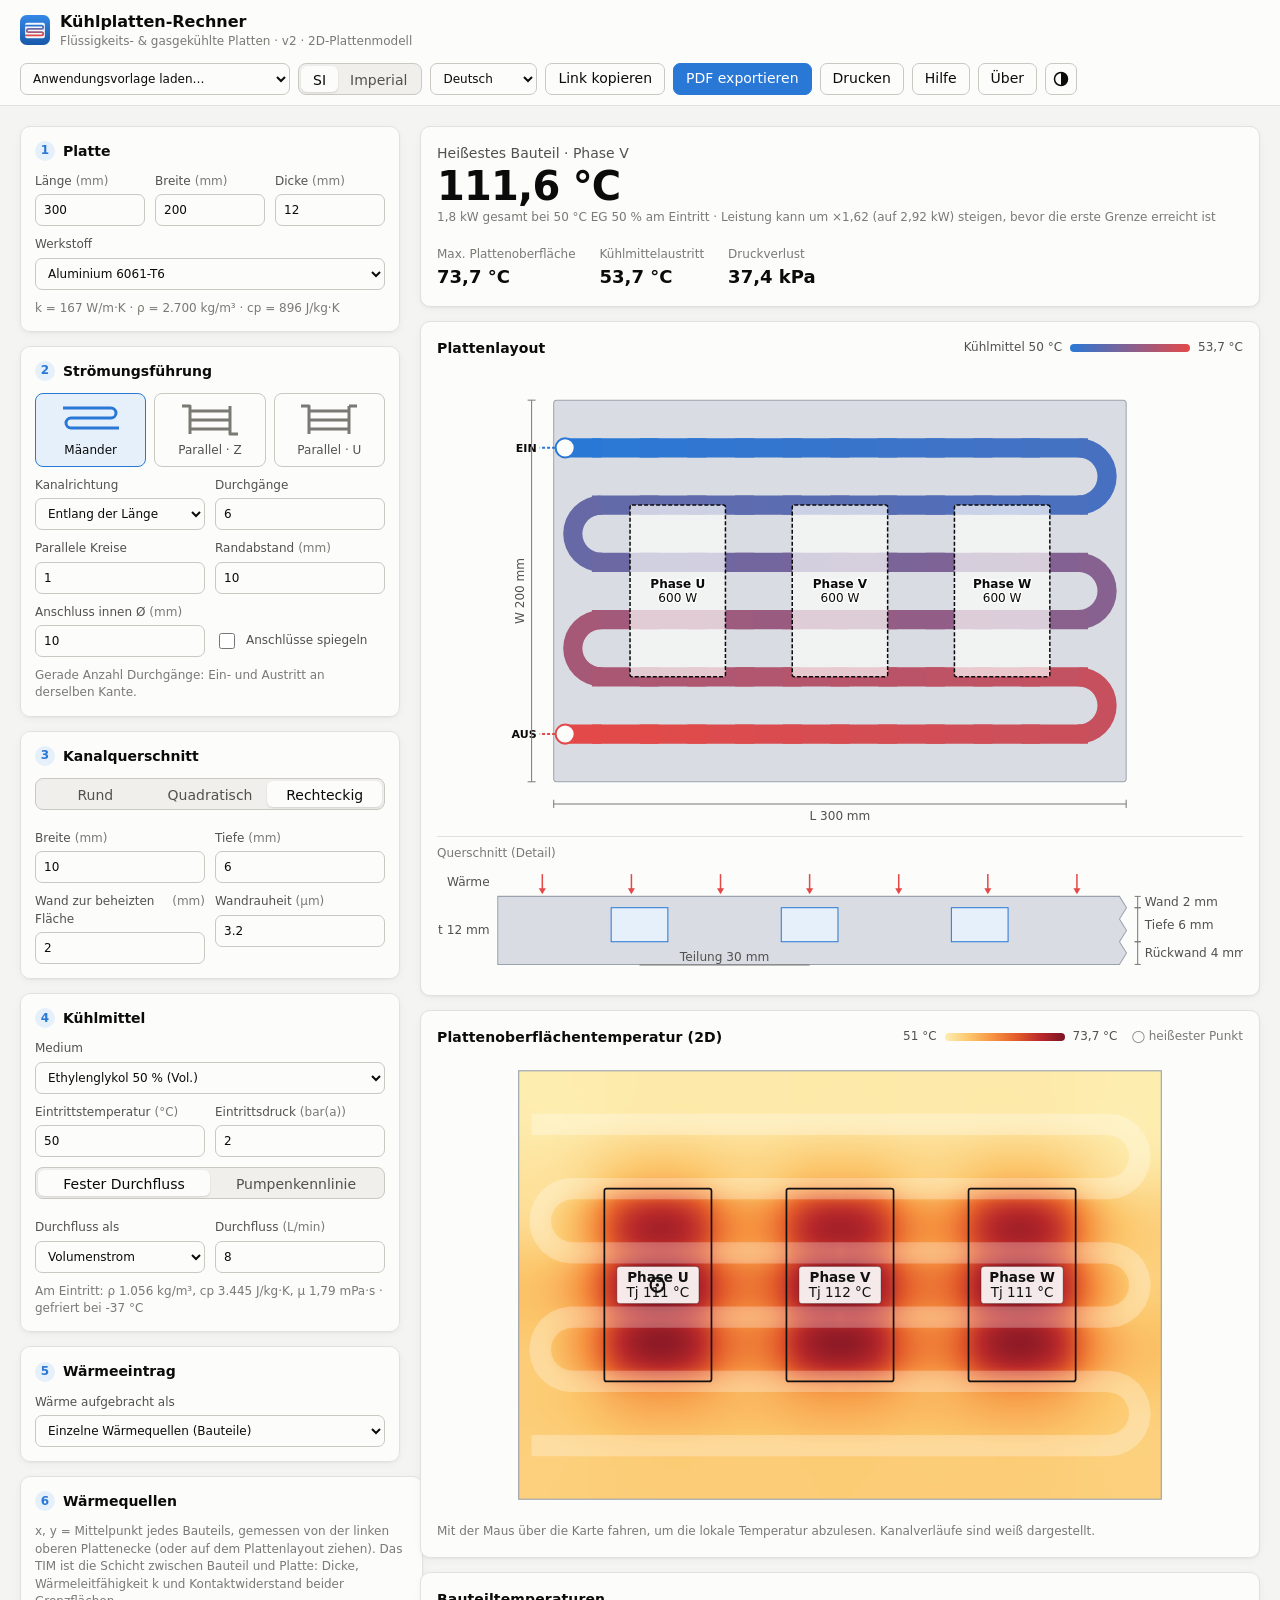
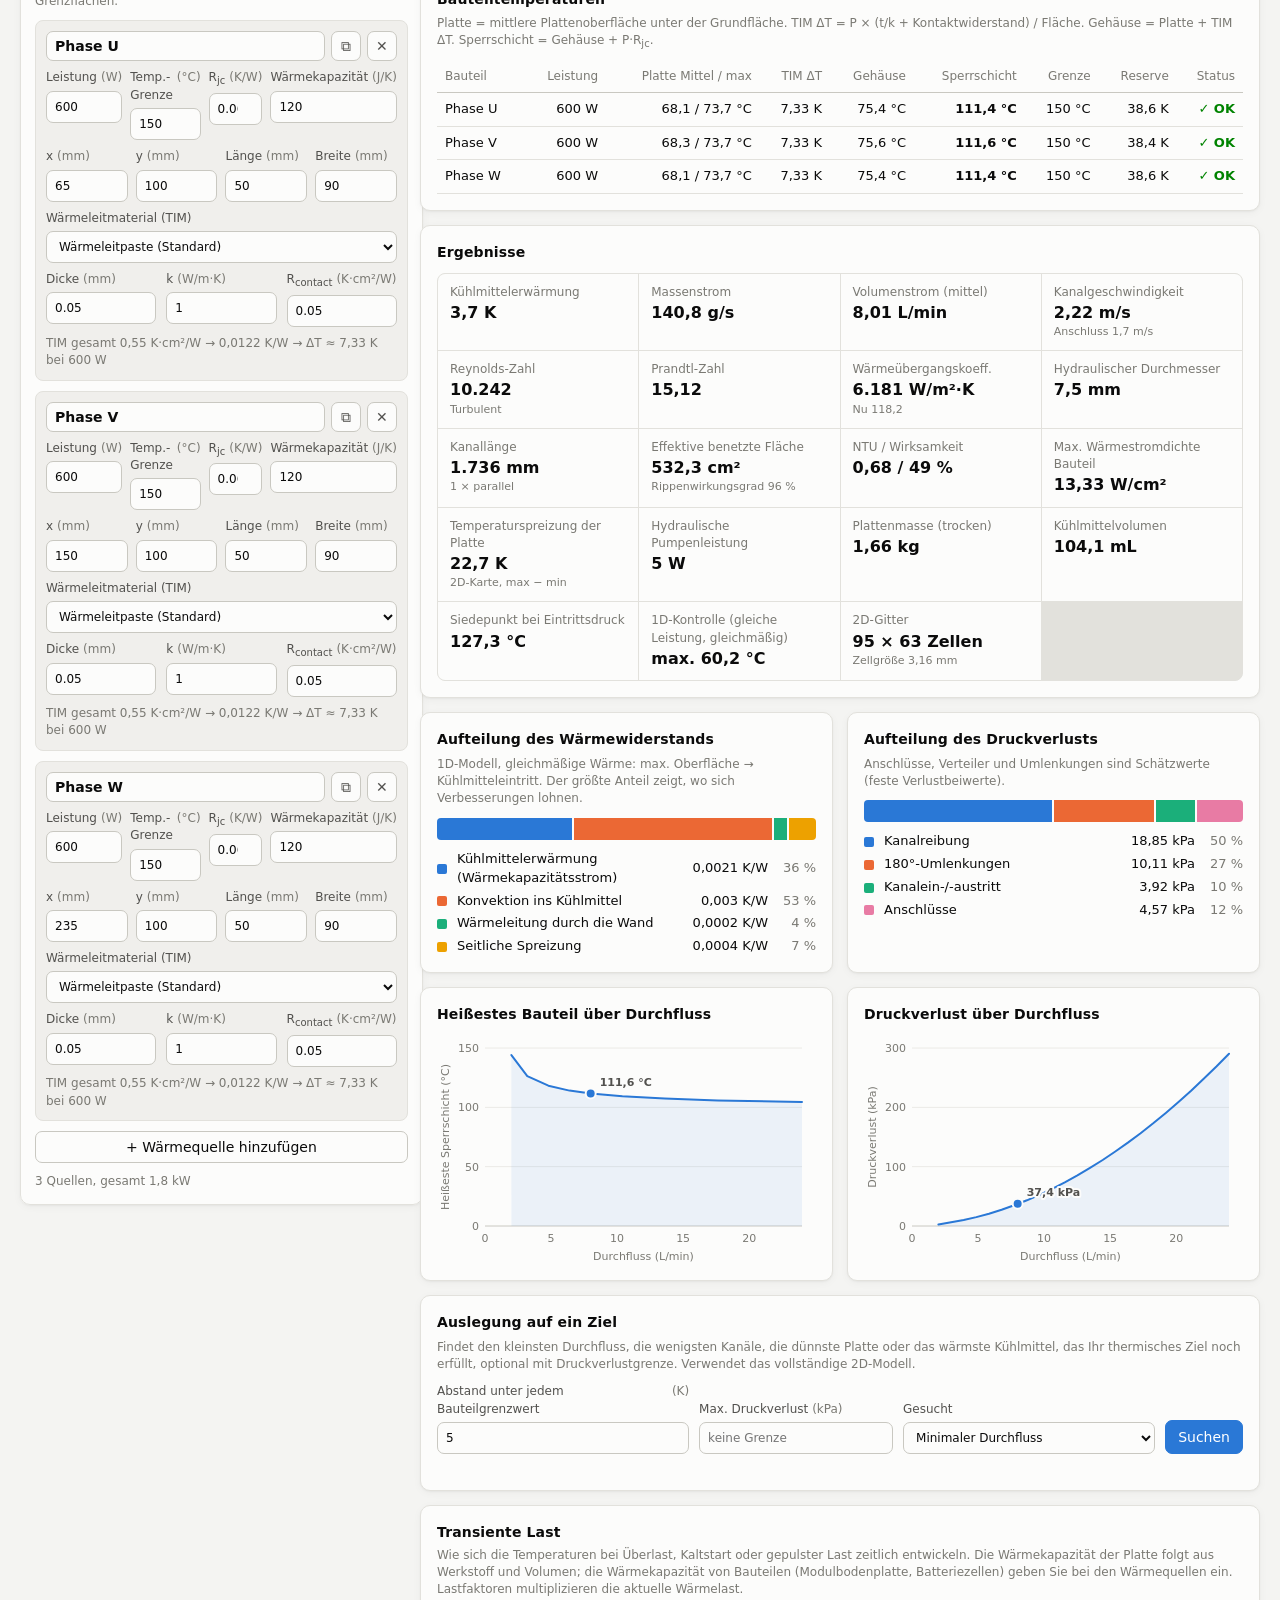
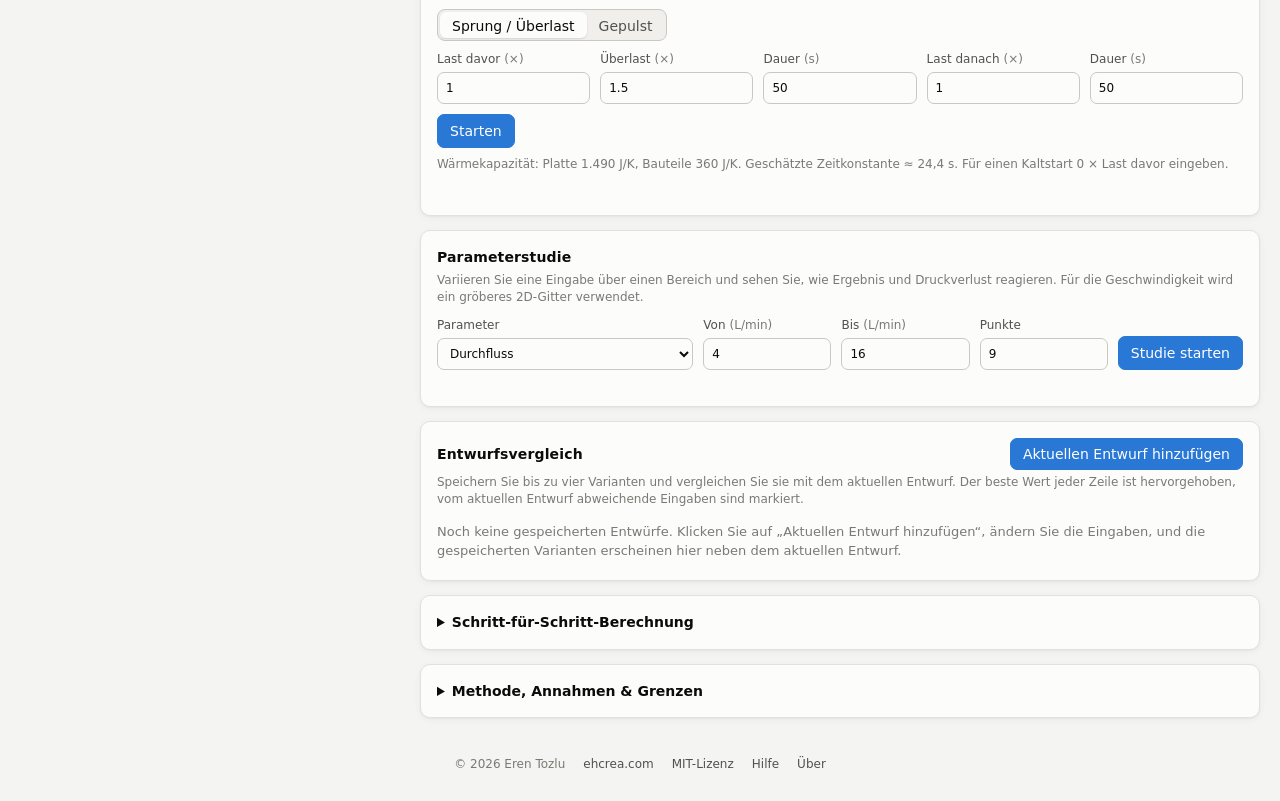
==== commit c1ff25f7: "Add ehcrea.studio Instagram and Facebook links to About Icon links with translated labels and aria-l" ====
--- a/de/index.html
+++ b/de/index.html
@@ -441,7 +441,7 @@
 <p>Ein kostenloses Browser-Werkzeug zur Vorauslegung flüssigkeits- und gasgekühlter Kühlplatten für Leistungselektronik, Batterien und Brennstoffzellensysteme. Es koppelt ein 2D-Wärmeleitungsmodell der Platte mit 1D-Kanalhydraulik, Pumpenabgleich und Strömungsverteilung in Verteilern. Alle Berechnungen laufen in Ihrem Browser.</p>
 <p>Entwickelt von Eren Tozlu. Weitere technische Werkzeuge und Projekte auf <a href="https://ehcrea.com" target="_blank" rel="noopener">ehcrea.com</a>.</p>
 <p>Open Source unter der <a href="https://github.com/ehcrea/cold-plate-calculator/blob/main/LICENSE" target="_blank" rel="noopener">MIT-Lizenz</a>; der Quellcode liegt auf <a href="https://github.com/ehcrea/cold-plate-calculator" target="_blank" rel="noopener">GitHub</a>.</p>
-<div class="about-support"><p><strong>Gefällt Ihnen der Rechner?</strong> Er ist für alle kostenlos, und ich erweitere ihn in meiner Freizeit. Wenn er Ihnen bei einem Projekt Zeit gespart oder beim Lernen geholfen hat, können Sie die Weiterentwicklung auf Patreon unterstützen. Jeder Beitrag, ob groß oder klein, hilft mir, neue technische Werkzeuge zu entwickeln. Vielen Dank!</p><a class="btn-support" href="https://www.patreon.com/ehcrea" target="_blank" rel="noopener"><span aria-hidden="true">♥</span> Auf Patreon unterstützen</a></div>
+<div class="about-social"><span class="about-social-label">Folgen Sie ehcrea.studio</span><a class="social-link" href="https://www.instagram.com/ehcrea.studio" target="_blank" rel="noopener" aria-label="ehcrea.studio auf Instagram (öffnet in neuem Tab)"><svg viewBox="0 0 24 24" width="18" height="18" aria-hidden="true" focusable="false"><rect x="3" y="3" width="18" height="18" rx="5" fill="none" stroke="currentColor" stroke-width="2"/><circle cx="12" cy="12" r="4" fill="none" stroke="currentColor" stroke-width="2"/><circle cx="17.5" cy="6.5" r="1.3" fill="currentColor"/></svg><span>Instagram</span></a><a class="social-link" href="https://www.facebook.com/ehcrea.studio" target="_blank" rel="noopener" aria-label="ehcrea.studio auf Facebook (öffnet in neuem Tab)"><svg viewBox="0 0 24 24" width="18" height="18" aria-hidden="true" focusable="false"><path fill="currentColor" d="M13.5 21v-7.5h2.6l.4-3h-3V8.6c0-.9.3-1.5 1.5-1.5h1.6V4.4c-.3 0-1.2-.1-2.3-.1-2.3 0-3.8 1.4-3.8 3.9v2.3H7.9v3h2.6V21h3z"/></svg><span>Facebook</span></a></div><div class="about-support"><p><strong>Gefällt Ihnen der Rechner?</strong> Er ist für alle kostenlos, und ich erweitere ihn in meiner Freizeit. Wenn er Ihnen bei einem Projekt Zeit gespart oder beim Lernen geholfen hat, können Sie die Weiterentwicklung auf Patreon unterstützen. Jeder Beitrag, ob groß oder klein, hilft mir, neue technische Werkzeuge zu entwickeln. Vielen Dank!</p><a class="btn-support" href="https://www.patreon.com/ehcrea" target="_blank" rel="noopener"><span aria-hidden="true">♥</span> Auf Patreon unterstützen</a></div>
 <p class="about-meta">Die Ergebnisse sind ingenieurmäßige Abschätzungen. Endgültige Auslegungen per CFD oder Versuch validieren.</p><!--/i18n:about--></div>
   </dialog>
 
--- a/css/style.css
+++ b/css/style.css
@@ -339,6 +339,10 @@
 .about-head p { margin: 2px 0 0; color: var(--text-3); font-size: 12px; }
 .about p { line-height: 1.55; margin: 0 0 10px; }
 .about a { color: var(--accent); }
+.about-social { display: flex; flex-wrap: wrap; align-items: center; gap: 8px; margin: 12px 0 0; }
+.about-social-label { font-weight: 600; margin-right: 4px; }
+.about a.social-link { display: inline-flex; align-items: center; gap: 6px; min-height: 32px; padding: 5px 12px; border: 1px solid var(--border); border-radius: 999px; color: inherit; font-weight: 600; font-size: 13px; text-decoration: none; }
+.about a.social-link:hover { border-color: currentColor; text-decoration: underline; }
 .about-support { margin: 14px 0 0; padding: 12px 14px; border: 1px solid var(--border); border-radius: var(--radius); background: var(--accent-soft); }
 .about-support p { margin: 0 0 10px; }
 .about a.btn-support { display: inline-flex; align-items: center; gap: 6px; padding: 7px 14px; border-radius: 999px; background: #ff424d; color: #fff; font-weight: 600; font-size: 13px; text-decoration: none; }
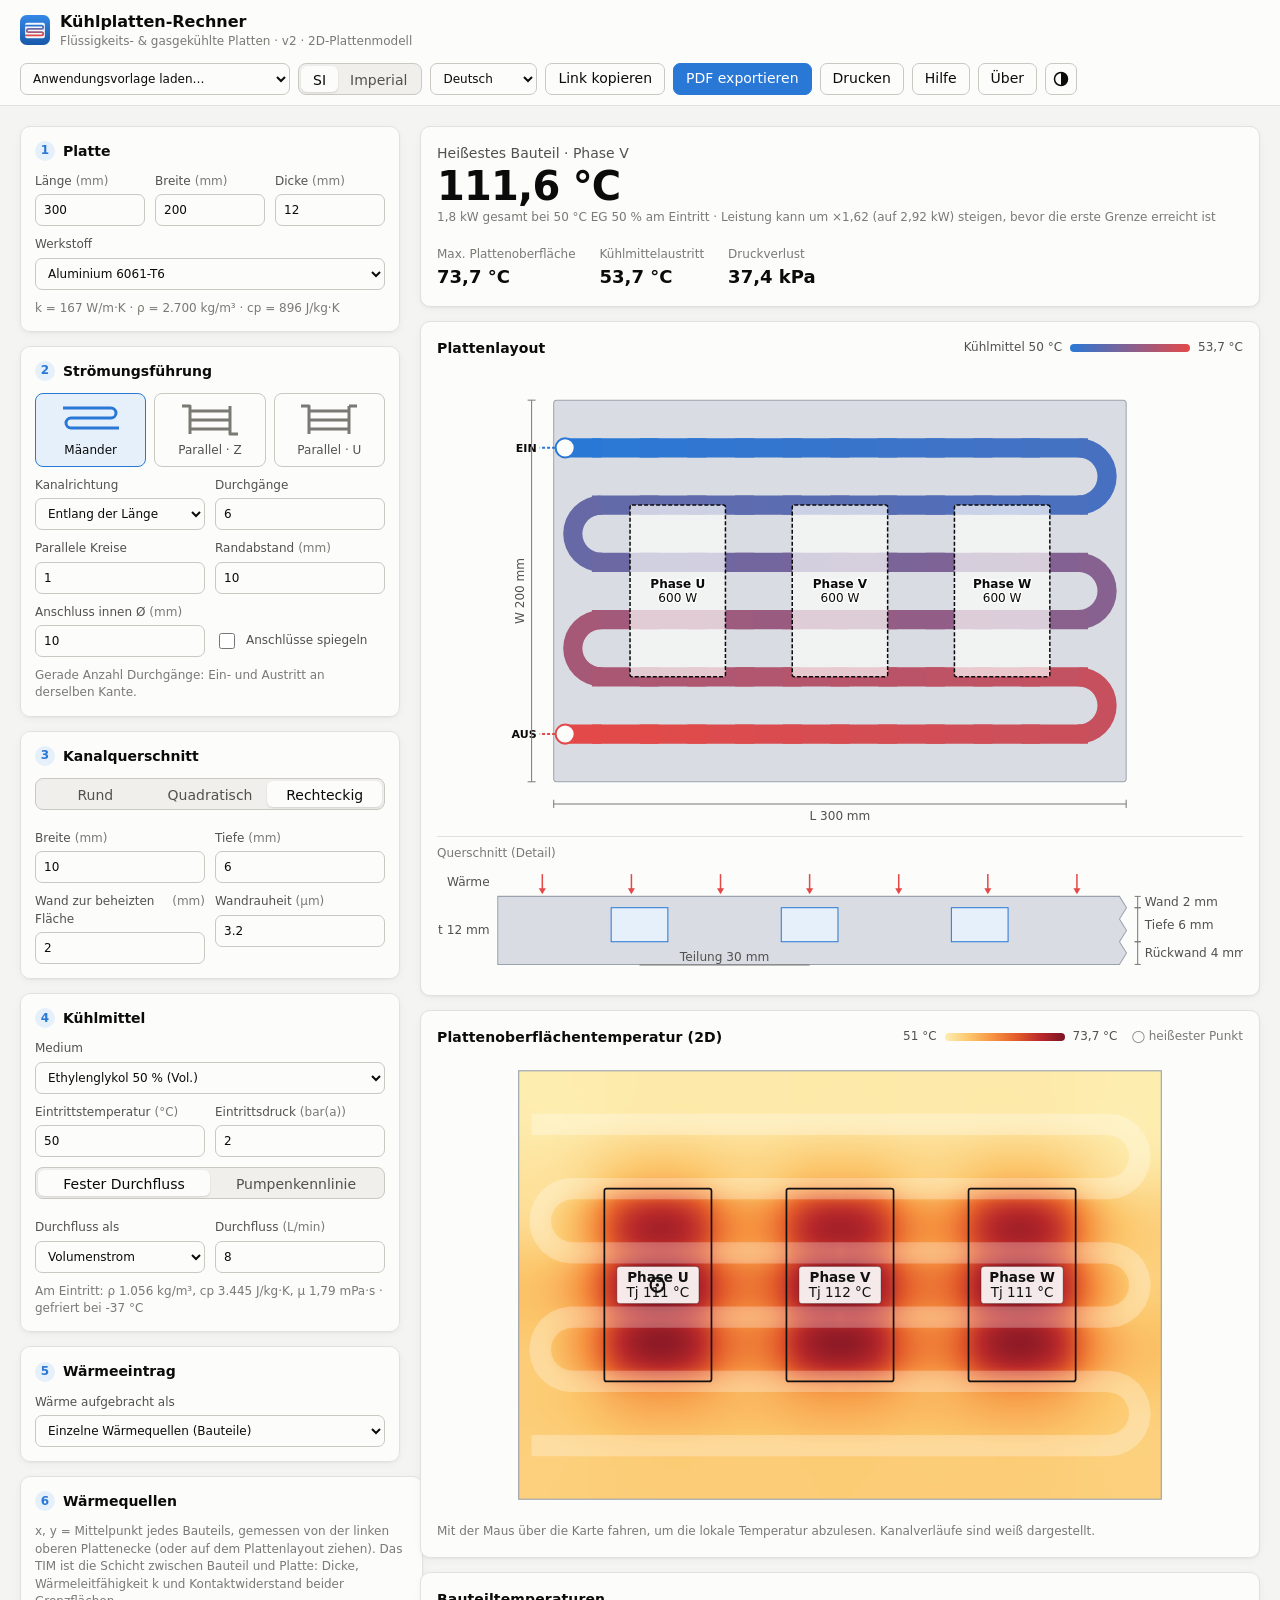
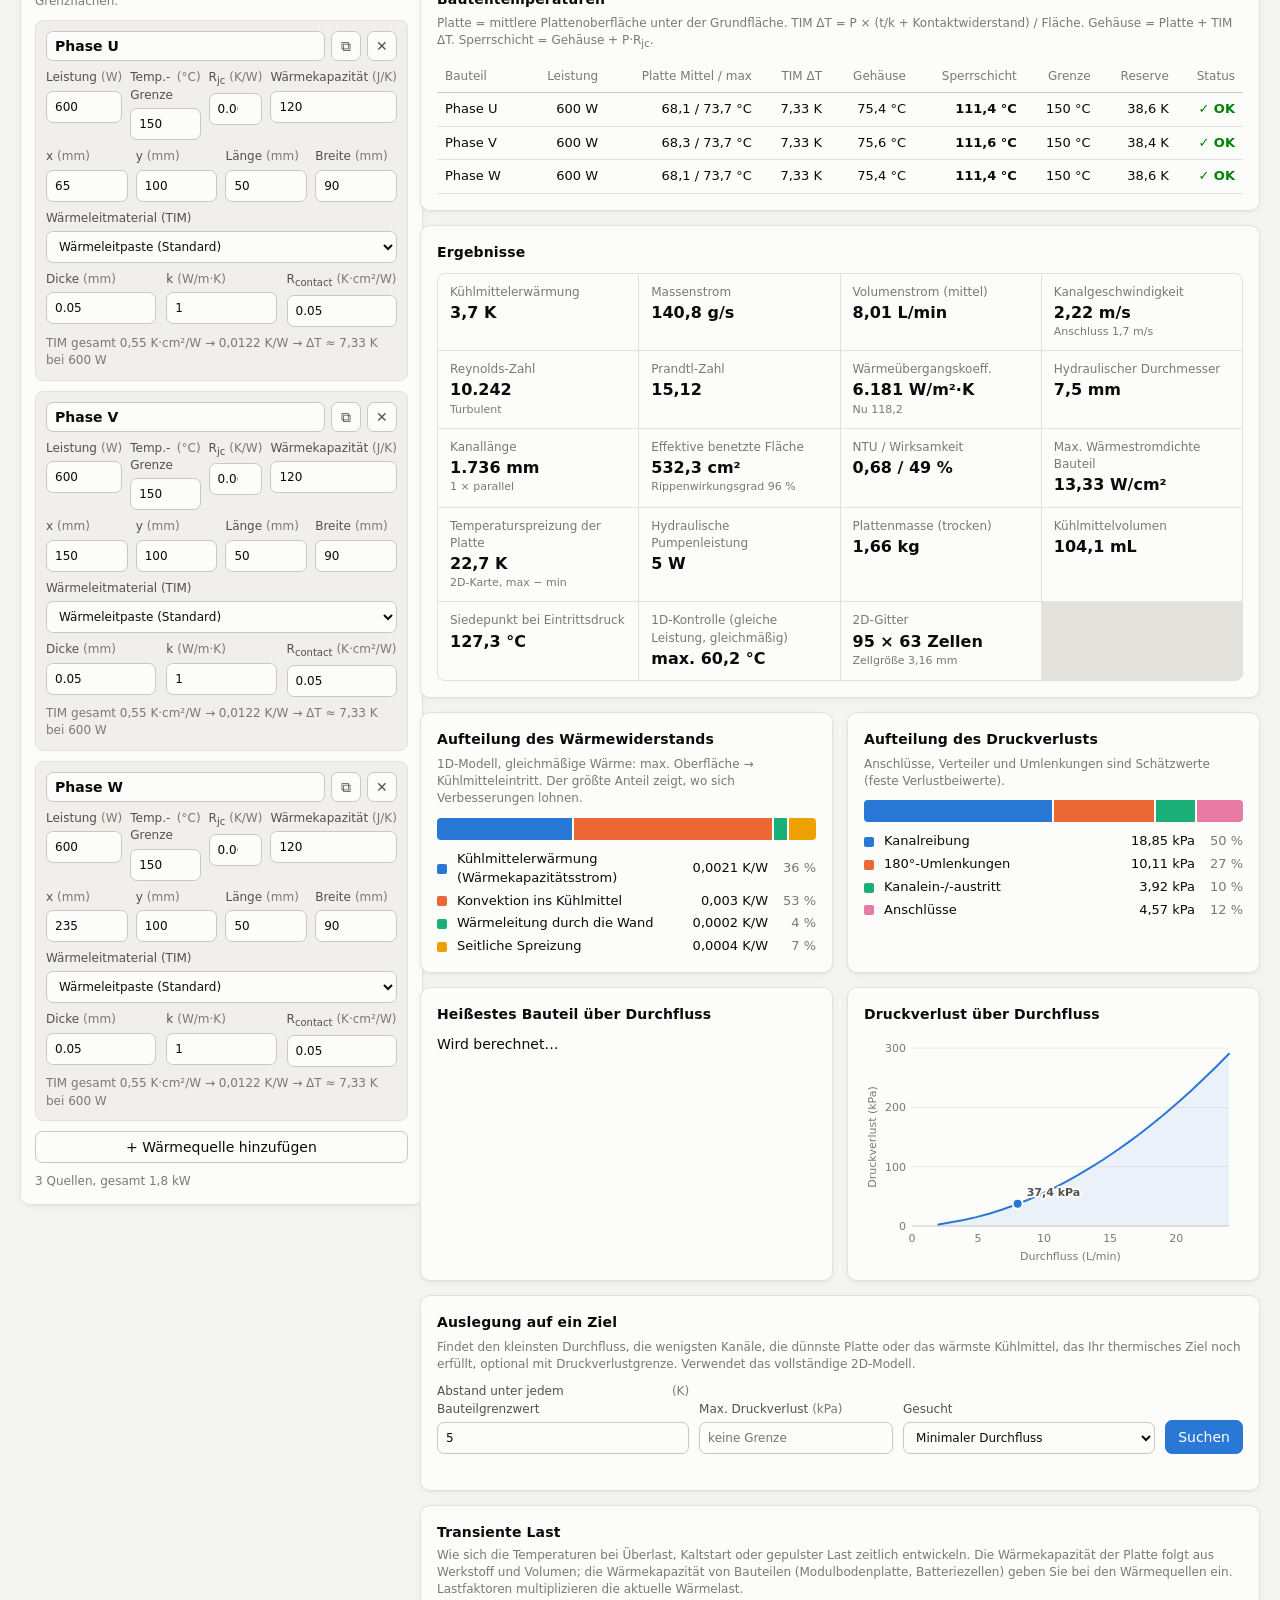
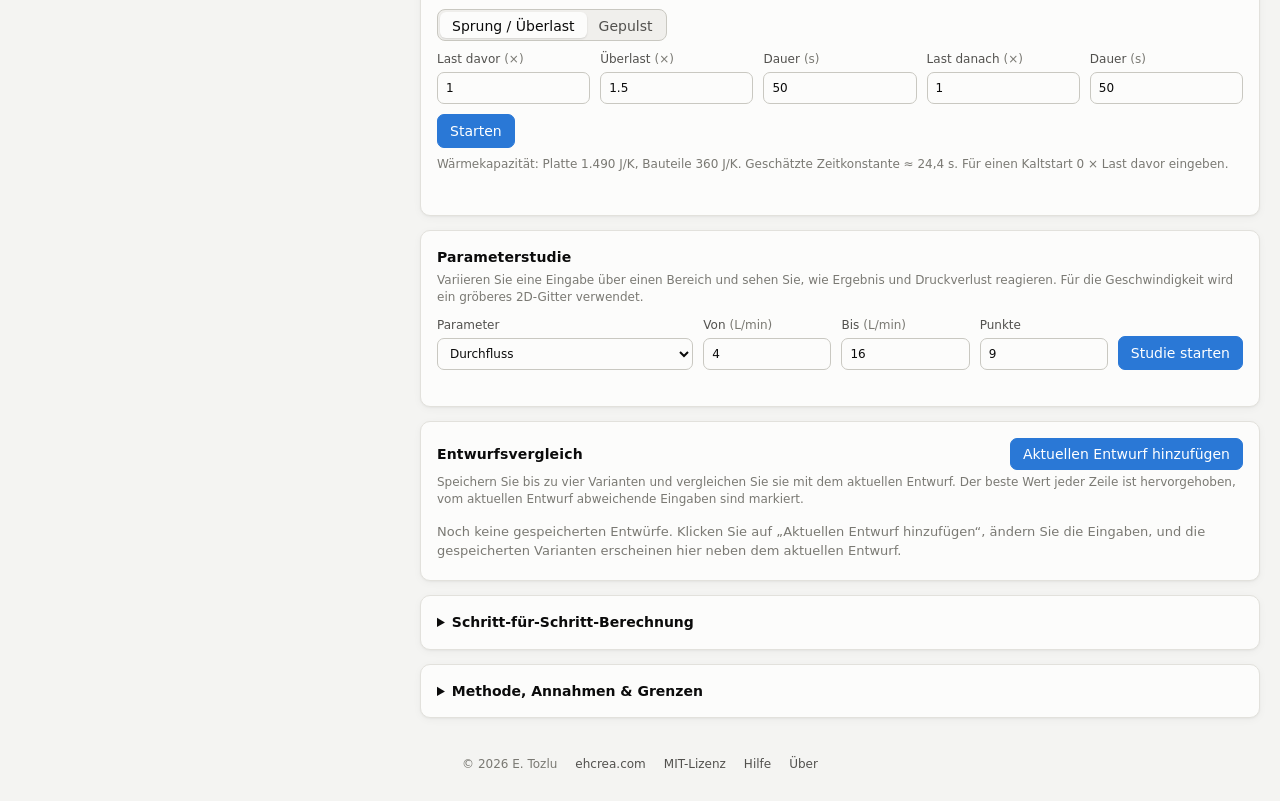
==== commit a12b4adc: "Show the author as "E. Tozlu" everywhere About section, footer, structured-data author, LICENSE and " ====
--- a/de/index.html
+++ b/de/index.html
@@ -31,7 +31,7 @@
   <meta name="twitter:title" content="Kühlplatten-Rechner: Flüssigkeitskühlung, Druckverlust und Temperaturfeld">
   <meta name="twitter:description" content="Kostenloser Online-Rechner für Kühlplatten in Leistungselektronik, Batterien und Brennstoffzellen: Wärmequellen platzieren, 2D-Temperaturfeld, Kühlmittelerwärmung, Druckverlust, Pumpenbetriebspunkt und Durchfluss je Kanal sehen und einen PDF-Auslegungsbericht exportieren.">
   <meta name="twitter:image" content="https://ehcrea.github.io/cold-plate-calculator/icons/og-image.png">
-  <script type="application/ld+json">{"@context":"https://schema.org","@type":"WebApplication","name":"Cold Plate Calculator","alternateName":"Kühlplatten-Rechner: Flüssigkeitskühlung, Druckverlust und Temperaturfeld","url":"https://ehcrea.github.io/cold-plate-calculator/de/","description":"Kostenloser Online-Rechner für Kühlplatten in Leistungselektronik, Batterien und Brennstoffzellen: Wärmequellen platzieren, 2D-Temperaturfeld, Kühlmittelerwärmung, Druckverlust, Pumpenbetriebspunkt und Durchfluss je Kanal sehen und einen PDF-Auslegungsbericht exportieren.","applicationCategory":"EngineeringApplication","operatingSystem":"Any (web browser)","browserRequirements":"Requires JavaScript","inLanguage":["en","de","nl","tr","es"],"isAccessibleForFree":true,"offers":{"@type":"Offer","price":"0","priceCurrency":"EUR"},"license":"https://opensource.org/licenses/MIT","image":"https://ehcrea.github.io/cold-plate-calculator/icons/og-image.png","author":{"@type":"Person","name":"Eren Tozlu","url":"https://erentozlu.com"},"publisher":{"@type":"Organization","name":"ehcrea","url":"https://ehcrea.com"},"codeRepository":"https://github.com/ehcrea/cold-plate-calculator","featureList":["Liquid- and gas-cooled cold plates","2D temperature map with placed heat sources","Coolant temperature rise and pressure drop","Pump operating point and flow per channel","PDF design report","Metric and US units","English, German, Dutch, Turkish and Spanish"]}</script>
+  <script type="application/ld+json">{"@context":"https://schema.org","@type":"WebApplication","name":"Cold Plate Calculator","alternateName":"Kühlplatten-Rechner: Flüssigkeitskühlung, Druckverlust und Temperaturfeld","url":"https://ehcrea.github.io/cold-plate-calculator/de/","description":"Kostenloser Online-Rechner für Kühlplatten in Leistungselektronik, Batterien und Brennstoffzellen: Wärmequellen platzieren, 2D-Temperaturfeld, Kühlmittelerwärmung, Druckverlust, Pumpenbetriebspunkt und Durchfluss je Kanal sehen und einen PDF-Auslegungsbericht exportieren.","applicationCategory":"EngineeringApplication","operatingSystem":"Any (web browser)","browserRequirements":"Requires JavaScript","inLanguage":["en","de","nl","tr","es"],"isAccessibleForFree":true,"offers":{"@type":"Offer","price":"0","priceCurrency":"EUR"},"license":"https://opensource.org/licenses/MIT","image":"https://ehcrea.github.io/cold-plate-calculator/icons/og-image.png","author":{"@type":"Person","name":"E. Tozlu","url":"https://erentozlu.com"},"publisher":{"@type":"Organization","name":"ehcrea","url":"https://ehcrea.com"},"codeRepository":"https://github.com/ehcrea/cold-plate-calculator","featureList":["Liquid- and gas-cooled cold plates","2D temperature map with placed heat sources","Coolant temperature rise and pressure drop","Pump operating point and flow per channel","PDF design report","Metric and US units","English, German, Dutch, Turkish and Spanish"]}</script>
   <!-- /seo -->
   <link rel="icon" href="../icons/favicon.svg" type="image/svg+xml">
   <link rel="icon" href="../icons/favicon-32.png" sizes="32x32" type="image/png">
@@ -428,7 +428,7 @@
   </main>
 
   <footer class="site-footer">
-    <span>© 2026 Eren Tozlu</span>
+    <span>© 2026 E. Tozlu</span>
     <a href="https://ehcrea.com" target="_blank" rel="noopener">ehcrea.com</a>
     <a href="https://github.com/ehcrea/cold-plate-calculator/blob/main/LICENSE" target="_blank" rel="noopener">MIT-Lizenz</a>
     <a href="#help" data-dialog="help">Hilfe</a>
@@ -437,9 +437,9 @@
 
   <dialog class="about" id="about" aria-labelledby="about-title">
     <form method="dialog"><button class="btn btn-icon about-close" title="Schließen" aria-label="Schließen">✕</button></form>
-    <div data-i18n-html="about"><!--i18n:about--><div class="about-head"><img src="../icons/favicon.svg" alt=""><div><h2 id="about-title">Kühlplatten-Rechner</h2><p>Version 2 · von Eren Tozlu</p></div></div>
+    <div data-i18n-html="about"><!--i18n:about--><div class="about-head"><img src="../icons/favicon.svg" alt=""><div><h2 id="about-title">Kühlplatten-Rechner</h2><p>Version 2 · von E. Tozlu</p></div></div>
 <p>Ein kostenloses Browser-Werkzeug zur Vorauslegung flüssigkeits- und gasgekühlter Kühlplatten für Leistungselektronik, Batterien und Brennstoffzellensysteme. Es koppelt ein 2D-Wärmeleitungsmodell der Platte mit 1D-Kanalhydraulik, Pumpenabgleich und Strömungsverteilung in Verteilern. Alle Berechnungen laufen in Ihrem Browser.</p>
-<p>Entwickelt von Eren Tozlu. Weitere technische Werkzeuge und Projekte auf <a href="https://ehcrea.com" target="_blank" rel="noopener">ehcrea.com</a>.</p>
+<p>Entwickelt von E. Tozlu. Weitere technische Werkzeuge und Projekte auf <a href="https://ehcrea.com" target="_blank" rel="noopener">ehcrea.com</a>.</p>
 <p>Open Source unter der <a href="https://github.com/ehcrea/cold-plate-calculator/blob/main/LICENSE" target="_blank" rel="noopener">MIT-Lizenz</a>; der Quellcode liegt auf <a href="https://github.com/ehcrea/cold-plate-calculator" target="_blank" rel="noopener">GitHub</a>.</p>
 <div class="about-social"><span class="about-social-label">Folgen Sie ehcrea.studio</span><a class="social-link" href="https://www.instagram.com/ehcrea.studio" target="_blank" rel="noopener" aria-label="ehcrea.studio auf Instagram (öffnet in neuem Tab)"><svg viewBox="0 0 24 24" width="18" height="18" aria-hidden="true" focusable="false"><rect x="3" y="3" width="18" height="18" rx="5" fill="none" stroke="currentColor" stroke-width="2"/><circle cx="12" cy="12" r="4" fill="none" stroke="currentColor" stroke-width="2"/><circle cx="17.5" cy="6.5" r="1.3" fill="currentColor"/></svg><span>Instagram</span></a><a class="social-link" href="https://www.facebook.com/ehcrea.studio" target="_blank" rel="noopener" aria-label="ehcrea.studio auf Facebook (öffnet in neuem Tab)"><svg viewBox="0 0 24 24" width="18" height="18" aria-hidden="true" focusable="false"><path fill="currentColor" d="M13.5 21v-7.5h2.6l.4-3h-3V8.6c0-.9.3-1.5 1.5-1.5h1.6V4.4c-.3 0-1.2-.1-2.3-.1-2.3 0-3.8 1.4-3.8 3.9v2.3H7.9v3h2.6V21h3z"/></svg><span>Facebook</span></a></div><div class="about-support"><p><strong>Gefällt Ihnen der Rechner?</strong> Er ist für alle kostenlos, und ich erweitere ihn in meiner Freizeit. Wenn er Ihnen bei einem Projekt Zeit gespart oder beim Lernen geholfen hat, können Sie die Weiterentwicklung auf Patreon unterstützen. Jeder Beitrag, ob groß oder klein, hilft mir, neue technische Werkzeuge zu entwickeln. Vielen Dank!</p><a class="btn-support" href="https://www.patreon.com/ehcrea" target="_blank" rel="noopener"><span aria-hidden="true">♥</span> Auf Patreon unterstützen</a></div>
 <p class="about-meta">Die Ergebnisse sind ingenieurmäßige Abschätzungen. Endgültige Auslegungen per CFD oder Versuch validieren.</p><!--/i18n:about--></div>
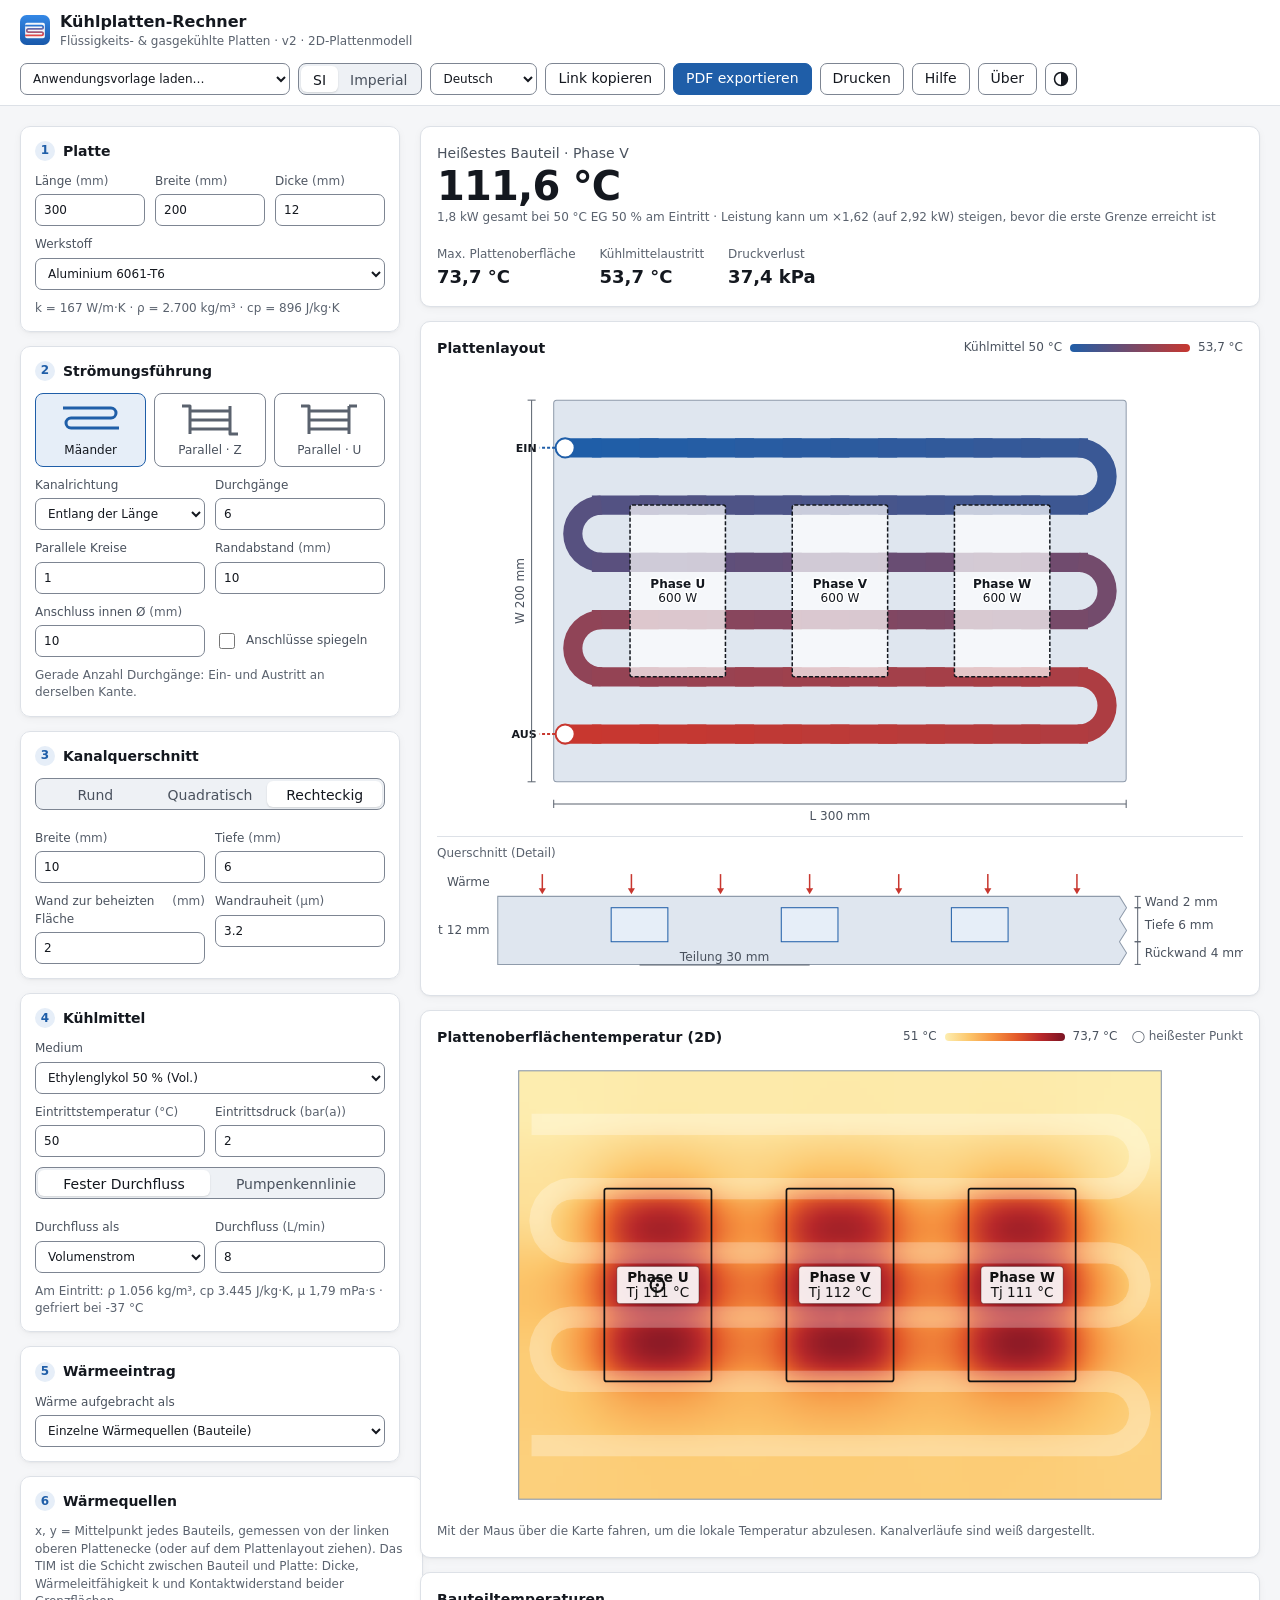
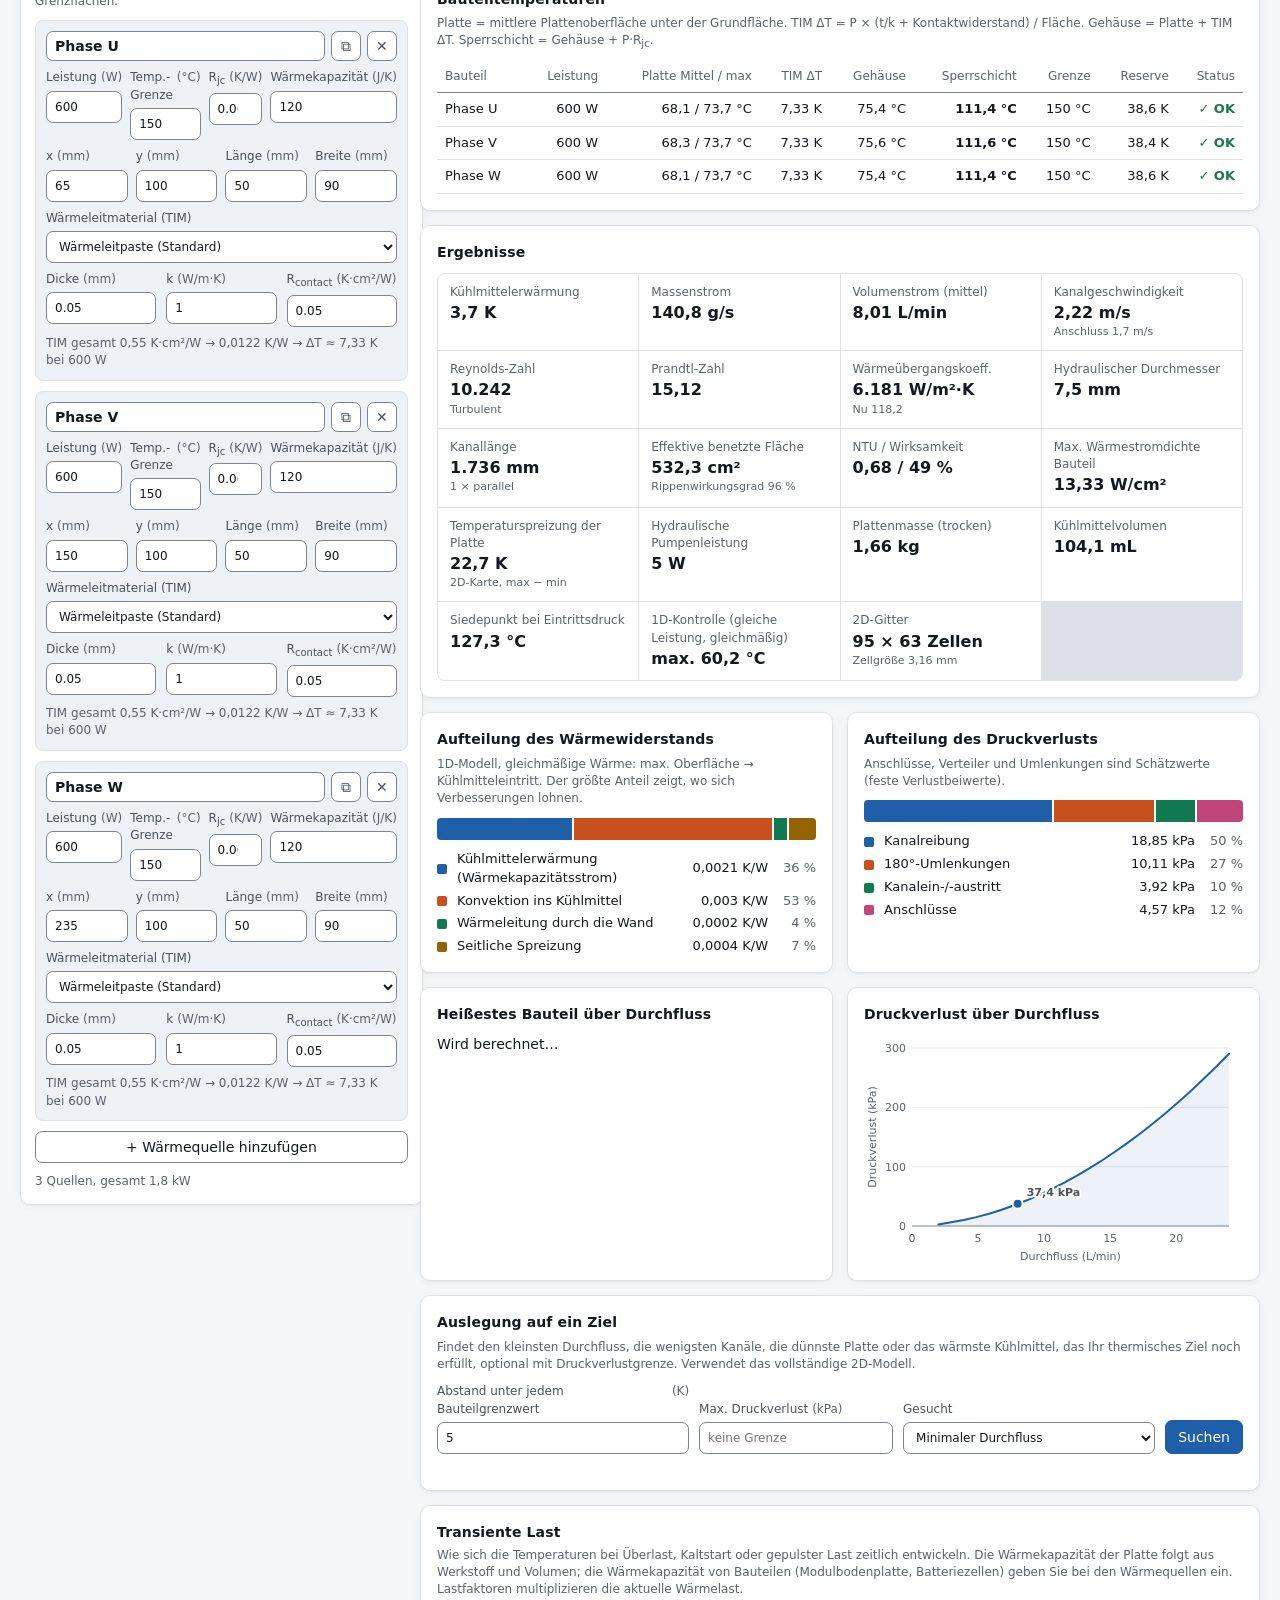
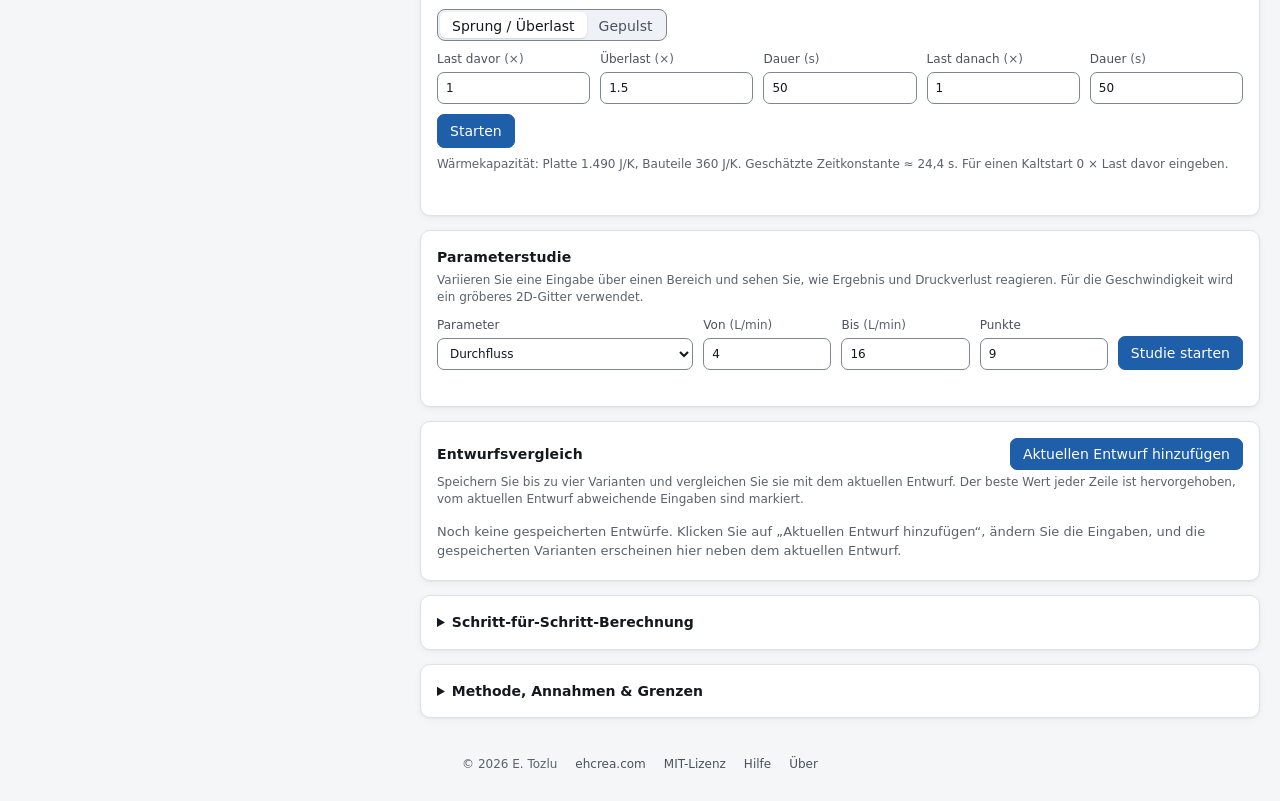
==== commit 523b46d3: "Use the shared calculators colour palette in light and dark mode All ehcrea calculators now share on" ====
--- a/de/index.html
+++ b/de/index.html
@@ -42,12 +42,12 @@
   <meta name="mobile-web-app-capable" content="yes">
   <meta name="apple-mobile-web-app-title" content="Cold Plate">
   <meta name="apple-mobile-web-app-status-bar-style" content="default">
-  <meta name="theme-color" content="#f4f4f2" media="(prefers-color-scheme: light)">
-  <meta name="theme-color" content="#111110" media="(prefers-color-scheme: dark)">
+  <meta name="theme-color" content="#f5f6f8" media="(prefers-color-scheme: light)">
+  <meta name="theme-color" content="#0f1216" media="(prefers-color-scheme: dark)">
   <link rel="stylesheet" href="../css/style.css?v=39">
   <script>
     // Apply the saved theme before first paint to avoid a flash.
-    try { const t = localStorage.getItem('coldplate.theme'); if (t === 'light' || t === 'dark') document.documentElement.setAttribute('data-theme', t); } catch (e) { /* storage unavailable */ }
+    try { const t = (localStorage.getItem('ehcrea.theme') || localStorage.getItem('coldplate.theme')); if (t === 'light' || t === 'dark') document.documentElement.setAttribute('data-theme', t); } catch (e) { /* storage unavailable */ }
   </script>
 </head>
 <body>
--- a/css/style.css
+++ b/css/style.css
@@ -1,23 +1,23 @@
 :root {
   color-scheme: light;
-  --bg: #f4f4f2;
-  --surface: #fcfcfb;
-  --surface-2: #f0efec;
-  --border: #e2e1dc;
-  --border-strong: #c9c8c1;
-  --text: #0b0b0b;
-  --text-2: #52514e;
-  --text-3: #7a7973;
-  --accent: #2a78d6;
+  --bg: #f5f6f8;
+  --surface: #ffffff;
+  --surface-2: #eef1f5;
+  --border: #dde1e7;
+  --border-strong: #7d8592;
+  --text: #14181f;
+  --text-2: #4a525e;
+  --text-3: #5a626e;
+  --accent: #1f5ea8;
   --accent-ink: #ffffff;
-  --accent-soft: #e6f0fb;
-  --plate: #d9dde3;
-  --plate-edge: #9aa3ad;
-  --grid: #ebeae6;
-  --s1: #2a78d6; --s2: #eb6834; --s3: #1baf7a; --s4: #eda100; --s5: #e87ba4;
-  --cold: #2a78d6; --hot: #e34948;
-  --ok: #008300; --warn: #b26b00; --err: #c62828; --info: #2a78d6;
-  --warn-bg: #fff6e5; --err-bg: #fdecec; --info-bg: #eef4fc;
+  --accent-soft: #e6eef8;
+  --plate: #dfe6ef;
+  --plate-edge: #8f9bab;
+  --grid: #e6e9ee;
+  --s1: #1f5ea8; --s2: #c8501c; --s3: #117a52; --s4: #946200; --s5: #c2457a;
+  --cold: #1f5ea8; --hot: #c8372f;
+  --ok: #1d7a46; --warn: #8a4b00; --err: #b3261e; --info: #1f5ea8;
+  --warn-bg: #fff4e5; --err-bg: #fdecec; --info-bg: #eaf1fa;
   --radius: 10px;
   --shadow: 0 1px 2px rgba(0,0,0,.04), 0 2px 8px rgba(0,0,0,.04);
   --mono: ui-monospace, SFMono-Regular, Menlo, Consolas, monospace;
@@ -25,27 +25,27 @@
 @media (prefers-color-scheme: dark) {
   :root:not([data-theme="light"]) {
     color-scheme: dark;
-    --bg: #111110; --surface: #1a1a19; --surface-2: #232321; --border: #2e2e2c; --border-strong: #45453f;
-    --text: #f0efec; --text-2: #c3c2b7; --text-3: #8f8e86;
-    --accent: #3987e5; --accent-soft: #1d2b3d;
-    --plate: #3a3f46; --plate-edge: #6b7480; --grid: #2a2a28;
-    --s1: #3987e5; --s2: #d95926; --s3: #199e70; --s4: #c98500; --s5: #d55181;
-    --cold: #3987e5; --hot: #e66767;
-    --ok: #3fae3f; --warn: #e0a030; --err: #f07070; --info: #6aa8f0;
-    --warn-bg: #2d2412; --err-bg: #331a1a; --info-bg: #17222f;
+    --bg: #0f1216; --surface: #171b21; --surface-2: #1f252d; --border: #2b323c; --border-strong: #6b7482;
+    --text: #e7eaef; --text-2: #b4bcc7; --text-3: #9aa3af;
+    --accent: #6aa5ec; --accent-ink: #0b1018; --accent-soft: #1b2a3d;
+    --plate: #2a3542; --plate-edge: #6b7a8c; --grid: #262c35;
+    --s1: #6aa5ec; --s2: #f08a4b; --s3: #3fbf8a; --s4: #e0a030; --s5: #e87ba4;
+    --cold: #6aa5ec; --hot: #f07070;
+    --ok: #5cc98c; --warn: #f3c27a; --err: #ff8a80; --info: #6aa5ec;
+    --warn-bg: #2e2312; --err-bg: #331a1a; --info-bg: #17222f;
     --shadow: none;
   }
 }
 :root[data-theme="dark"] {
   color-scheme: dark;
-  --bg: #111110; --surface: #1a1a19; --surface-2: #232321; --border: #2e2e2c; --border-strong: #45453f;
-  --text: #f0efec; --text-2: #c3c2b7; --text-3: #8f8e86;
-  --accent: #3987e5; --accent-soft: #1d2b3d;
-  --plate: #3a3f46; --plate-edge: #6b7480; --grid: #2a2a28;
-  --s1: #3987e5; --s2: #d95926; --s3: #199e70; --s4: #c98500; --s5: #d55181;
-  --cold: #3987e5; --hot: #e66767;
-  --ok: #3fae3f; --warn: #e0a030; --err: #f07070; --info: #6aa8f0;
-  --warn-bg: #2d2412; --err-bg: #331a1a; --info-bg: #17222f;
+  --bg: #0f1216; --surface: #171b21; --surface-2: #1f252d; --border: #2b323c; --border-strong: #6b7482;
+  --text: #e7eaef; --text-2: #b4bcc7; --text-3: #9aa3af;
+  --accent: #6aa5ec; --accent-ink: #0b1018; --accent-soft: #1b2a3d;
+  --plate: #2a3542; --plate-edge: #6b7a8c; --grid: #262c35;
+  --s1: #6aa5ec; --s2: #f08a4b; --s3: #3fbf8a; --s4: #e0a030; --s5: #e87ba4;
+  --cold: #6aa5ec; --hot: #f07070;
+  --ok: #5cc98c; --warn: #f3c27a; --err: #ff8a80; --info: #6aa5ec;
+  --warn-bg: #2e2312; --err-bg: #331a1a; --info-bg: #17222f;
   --shadow: none;
 }
 
@@ -345,8 +345,8 @@
 .about a.social-link:hover { border-color: currentColor; text-decoration: underline; }
 .about-support { margin: 14px 0 0; padding: 12px 14px; border: 1px solid var(--border); border-radius: var(--radius); background: var(--accent-soft); }
 .about-support p { margin: 0 0 10px; }
-.about a.btn-support { display: inline-flex; align-items: center; gap: 6px; padding: 7px 14px; border-radius: 999px; background: #ff424d; color: #fff; font-weight: 600; font-size: 13px; text-decoration: none; }
-.about a.btn-support:hover { background: #e63a44; }
+.about a.btn-support { display: inline-flex; align-items: center; gap: 6px; padding: 7px 14px; border-radius: 999px; background: #d6303a; color: #fff; font-weight: 600; font-size: 13px; text-decoration: none; }
+.about a.btn-support:hover { background: #c42b35; }
 .about .about-meta { margin: 14px 0 0; padding-top: 10px; border-top: 1px solid var(--border); color: var(--text-3); font-size: 12px; }
 
 /* Step-by-step calculation */
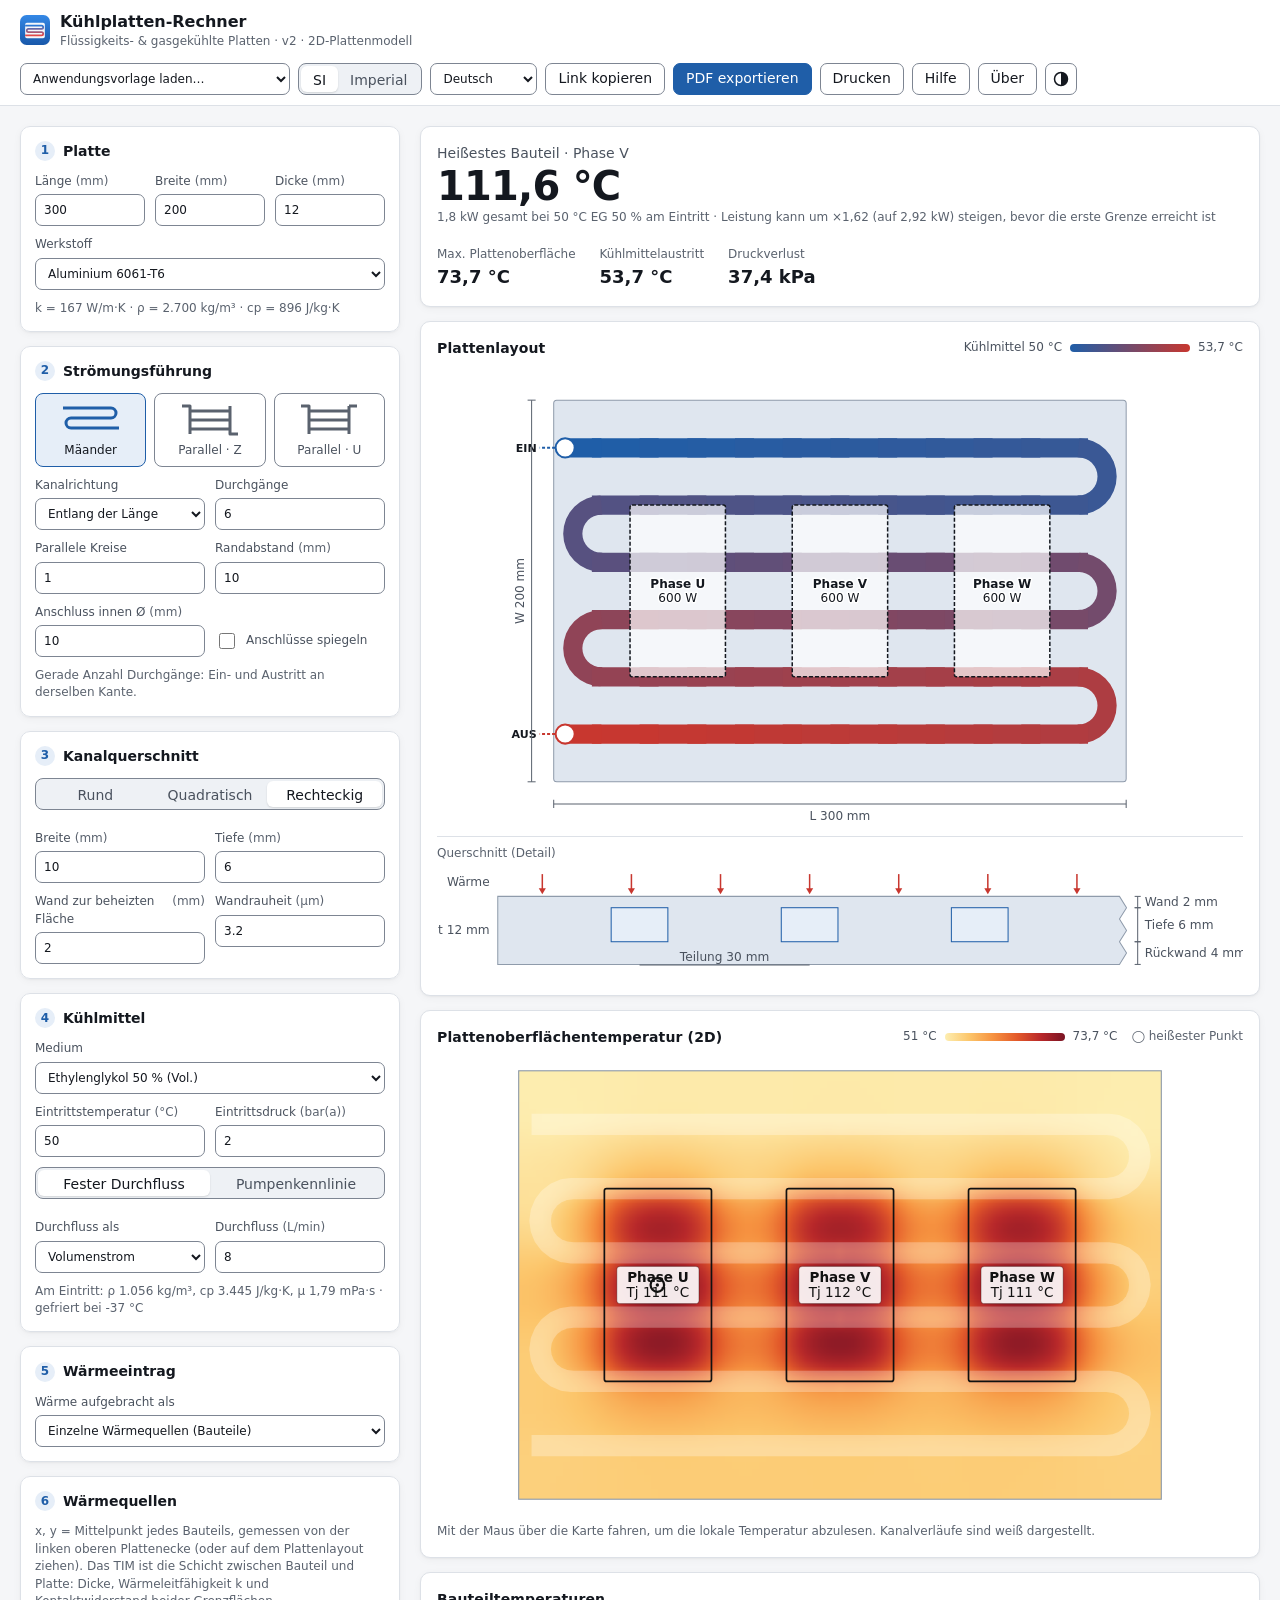
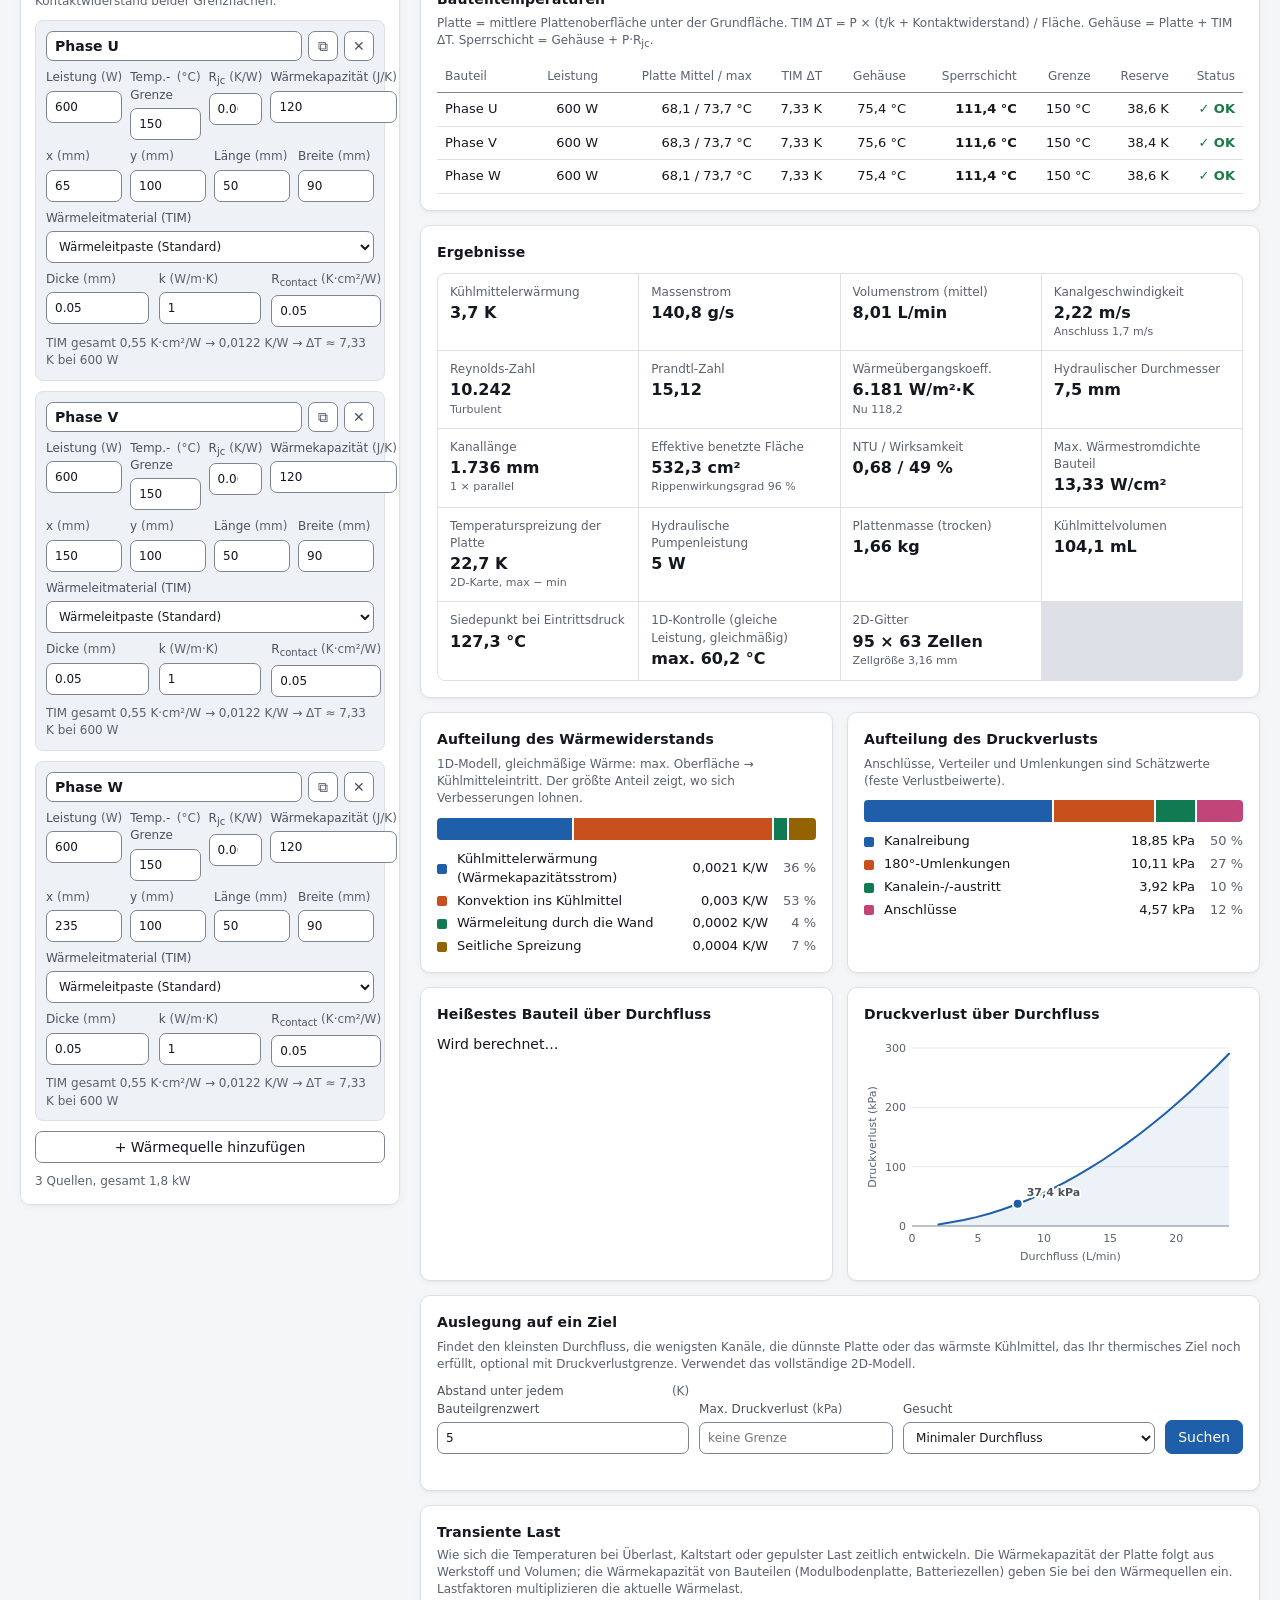
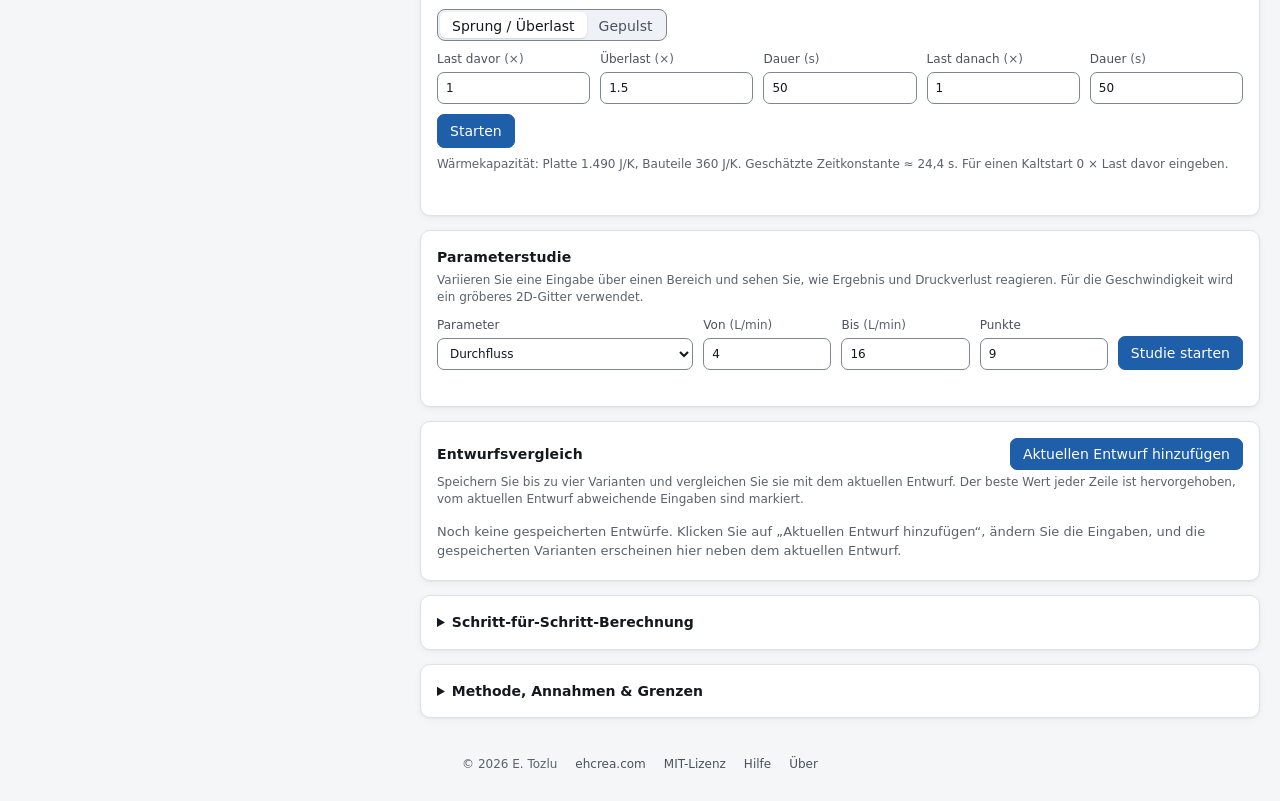
==== commit 2f8311d6: "New app icons: black ehcrea bar, shared blue family look App graphic on top, black bar with white "e" ====
--- a/de/index.html
+++ b/de/index.html
@@ -36,7 +36,7 @@
   <link rel="icon" href="../icons/favicon.svg" type="image/svg+xml">
   <link rel="icon" href="../icons/favicon-32.png" sizes="32x32" type="image/png">
   <link rel="icon" href="../icons/favicon-16.png" sizes="16x16" type="image/png">
-  <link rel="apple-touch-icon" href="../icons/apple-touch-icon.png" sizes="180x180">
+  <link rel="apple-touch-icon" href="../icons/app-icon-180.png" sizes="180x180">
   <link rel="manifest" href="../manifest.webmanifest">
   <meta name="apple-mobile-web-app-capable" content="yes">
   <meta name="mobile-web-app-capable" content="yes">
--- a/css/style.css
+++ b/css/style.css
@@ -430,3 +430,22 @@
 #tr-card.stale .tr-out, #tr-card.stale #tr-summary { opacity: .5; }
 #tr-card.stale .sweep-status { color: var(--warn); }
 @media (max-width: 700px) { .tr-fields { grid-template-columns: 1fr 1fr; } }
+
+/* Phones: every panel stays inside the screen width, in every language
+   (same rules in all ehcrea calculators). Grid and flex children may shrink below their
+   content width, long labels wrap, wide tables scroll inside their own box. */
+.layout > *, .results > *, fieldset, .card, .grid2 > *, .grid3 > *, .grid-cards > *, .layout-picker > *, .stack-legend > * { min-width: 0; }
+.layout-picker button { overflow-wrap: anywhere; }
+input, select, textarea { max-width: 100%; }
+.legend-key { display: inline-flex; flex-wrap: wrap; align-items: center; row-gap: 4px; max-width: 100%; }
+.table-wrap { max-width: 100%; }
+@media (max-width: 640px) {
+  table.data td:first-child { white-space: normal; }
+  /* Field label and unit wrap onto two lines instead of widening the form. */
+  .layout label:not(.check) { display: flex; flex-wrap: wrap; align-items: baseline; }
+  .layout label:not(.check) > input, .layout label:not(.check) > select { flex: 1 0 100%; min-width: 0; }
+}
+
+/* Theme switch: square icon button with the icon exactly centred (same in every ehcrea
+   calculator). ".toolbar .btn" padding must not apply to it, or the 16 px icon is pushed right. */
+.toolbar .btn-icon, #theme { width: 32px; height: 32px; padding: 0; display: inline-grid; place-items: center; }
